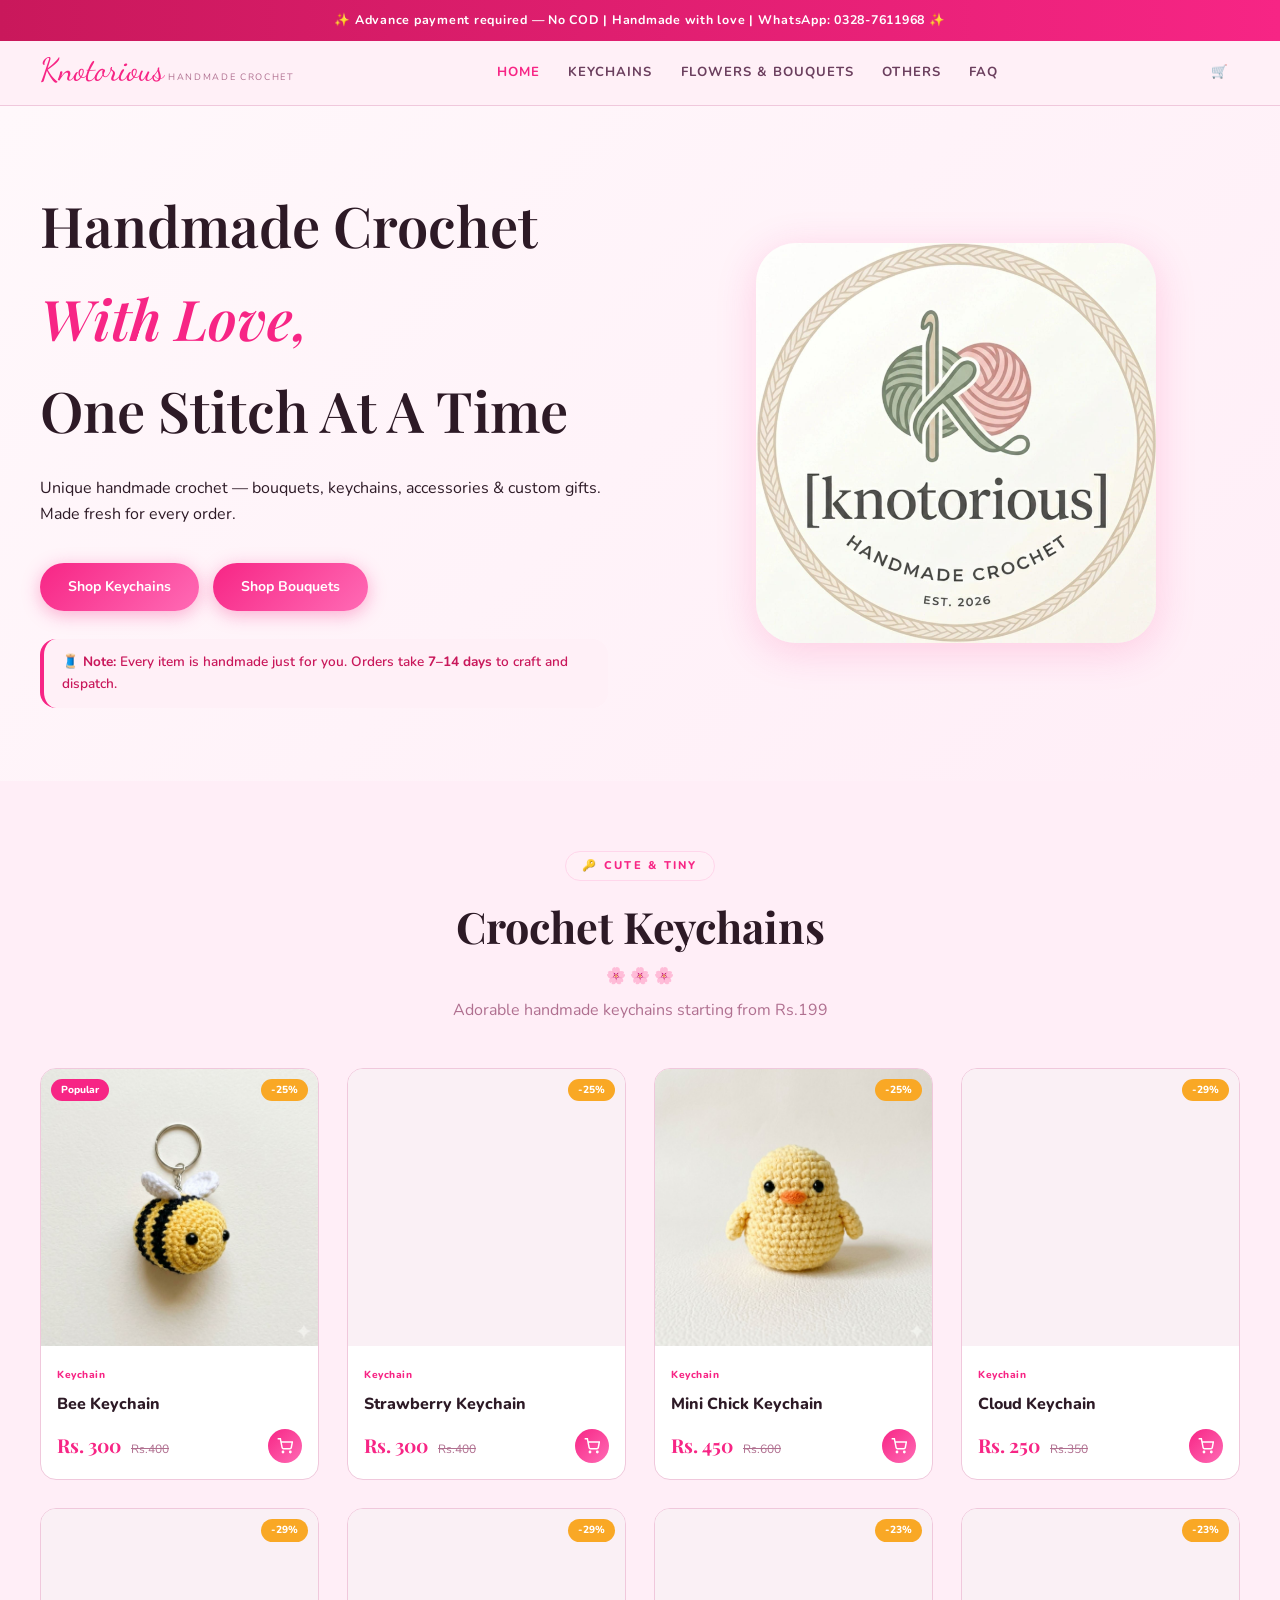
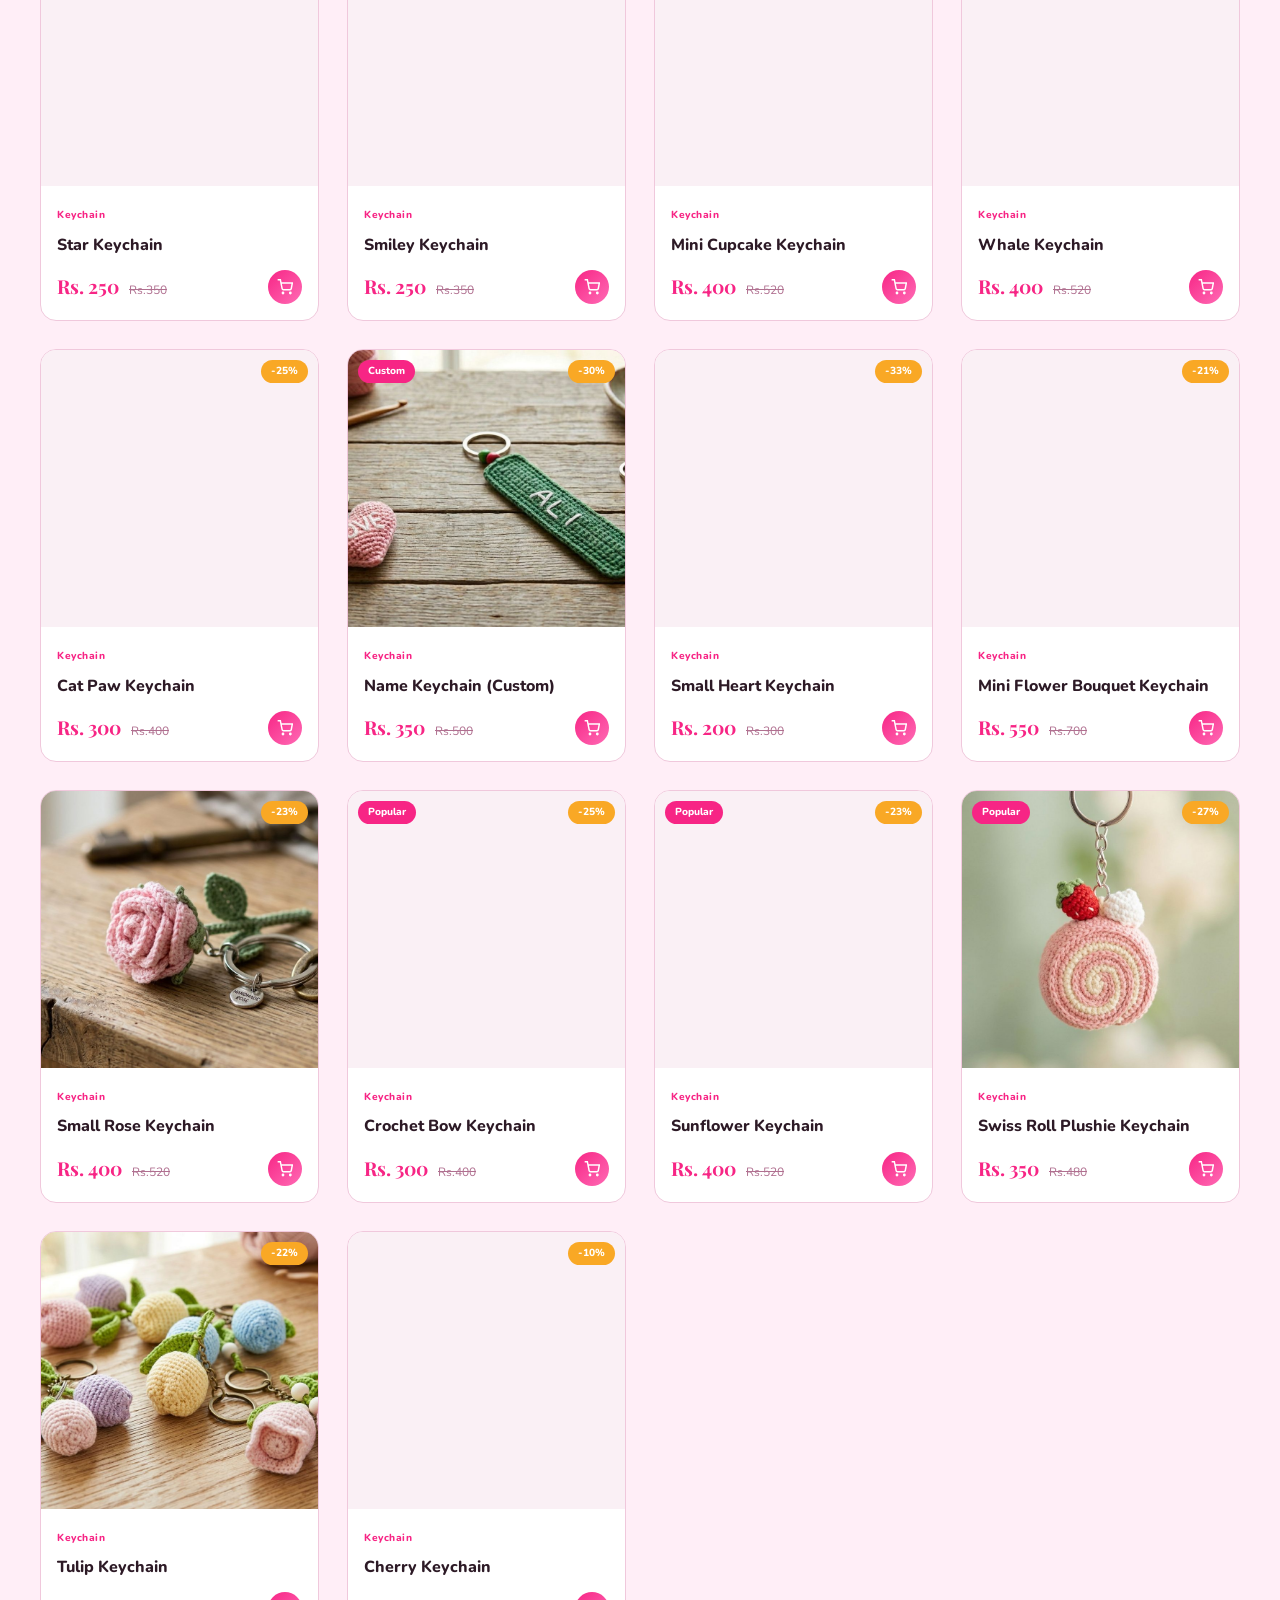
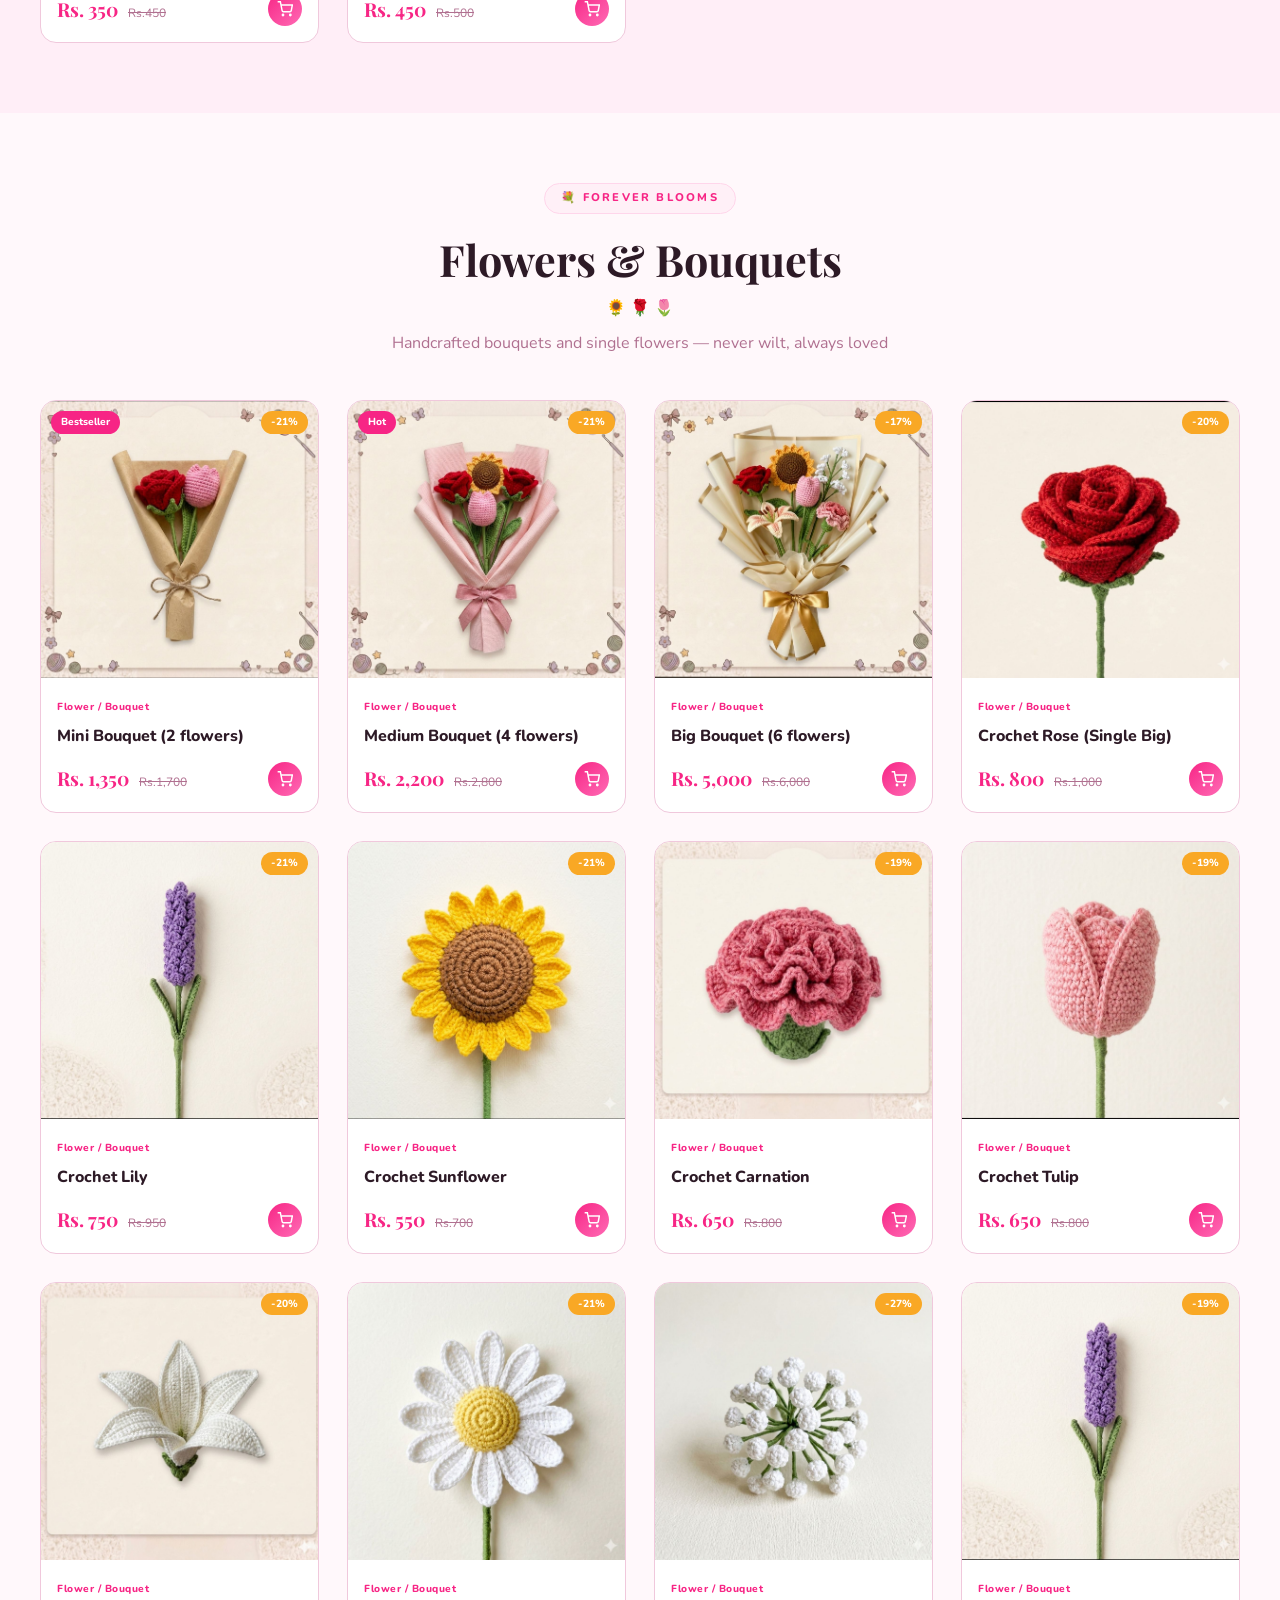
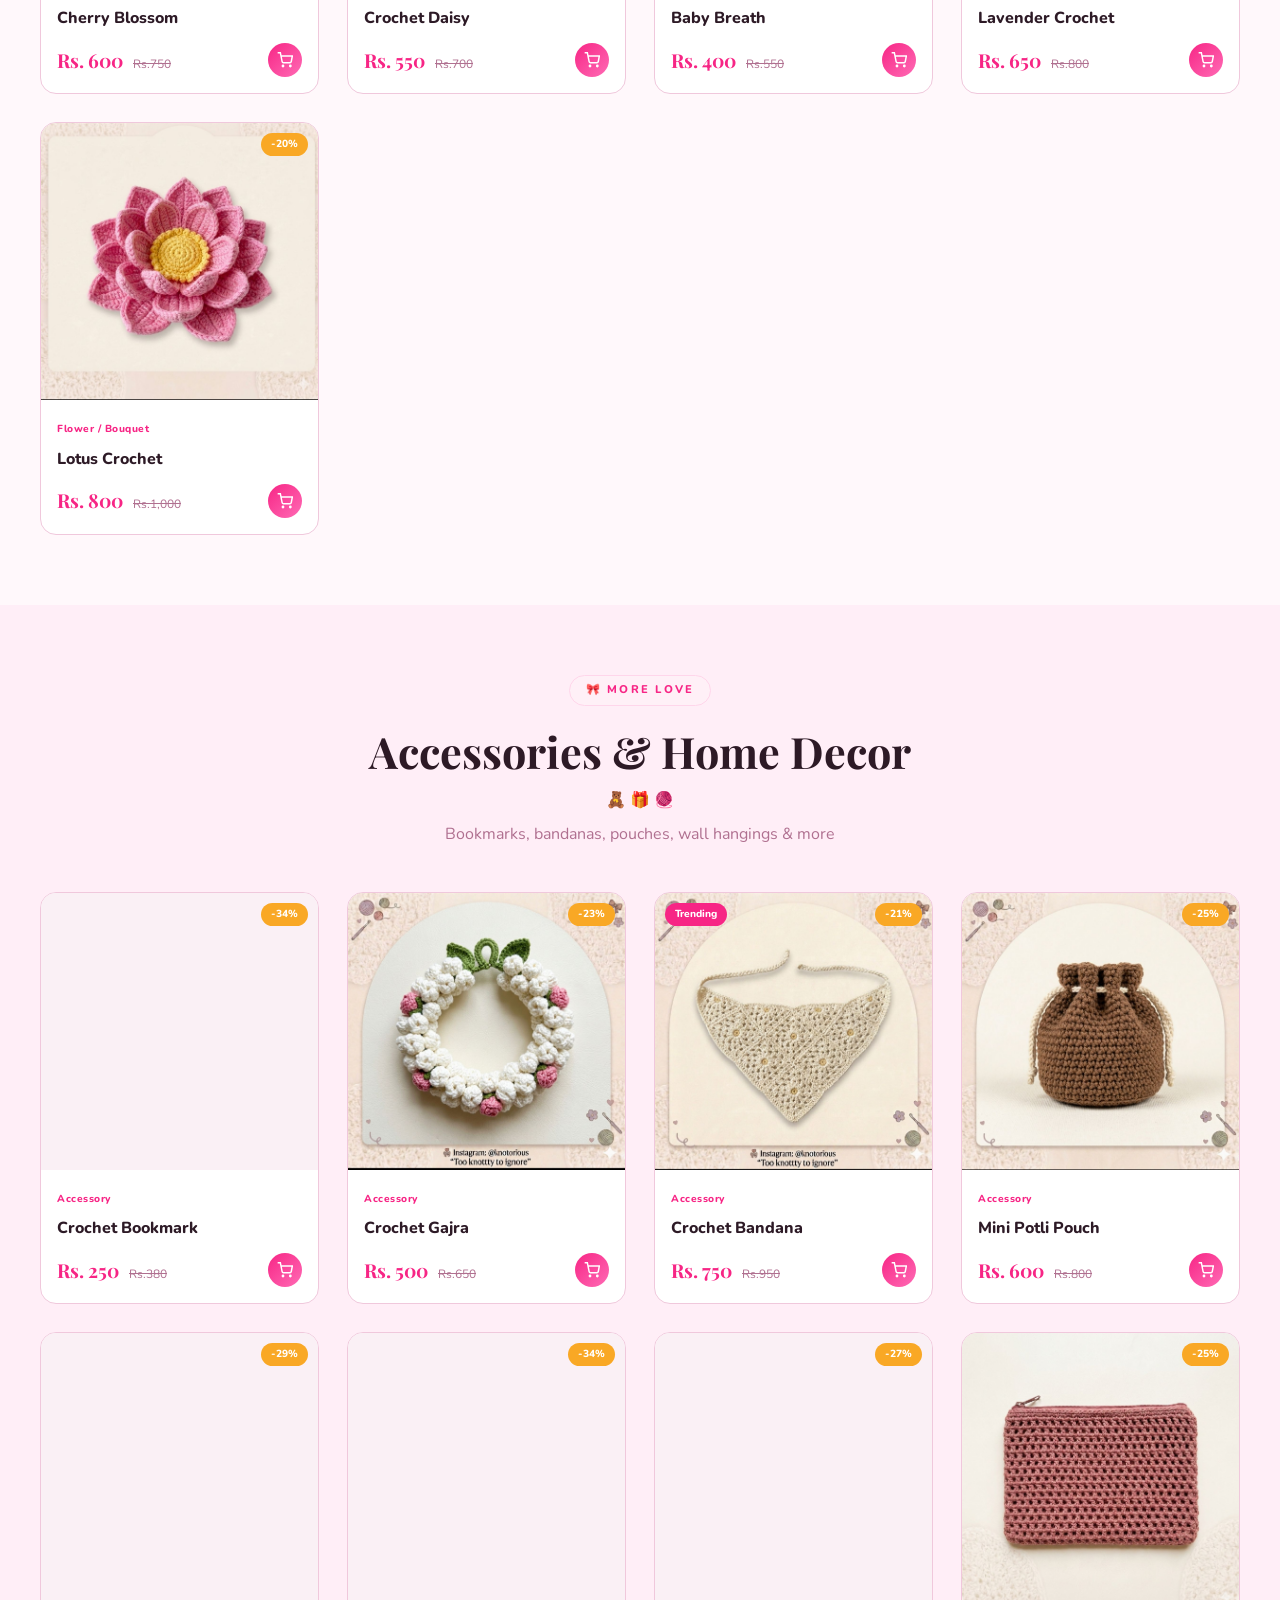
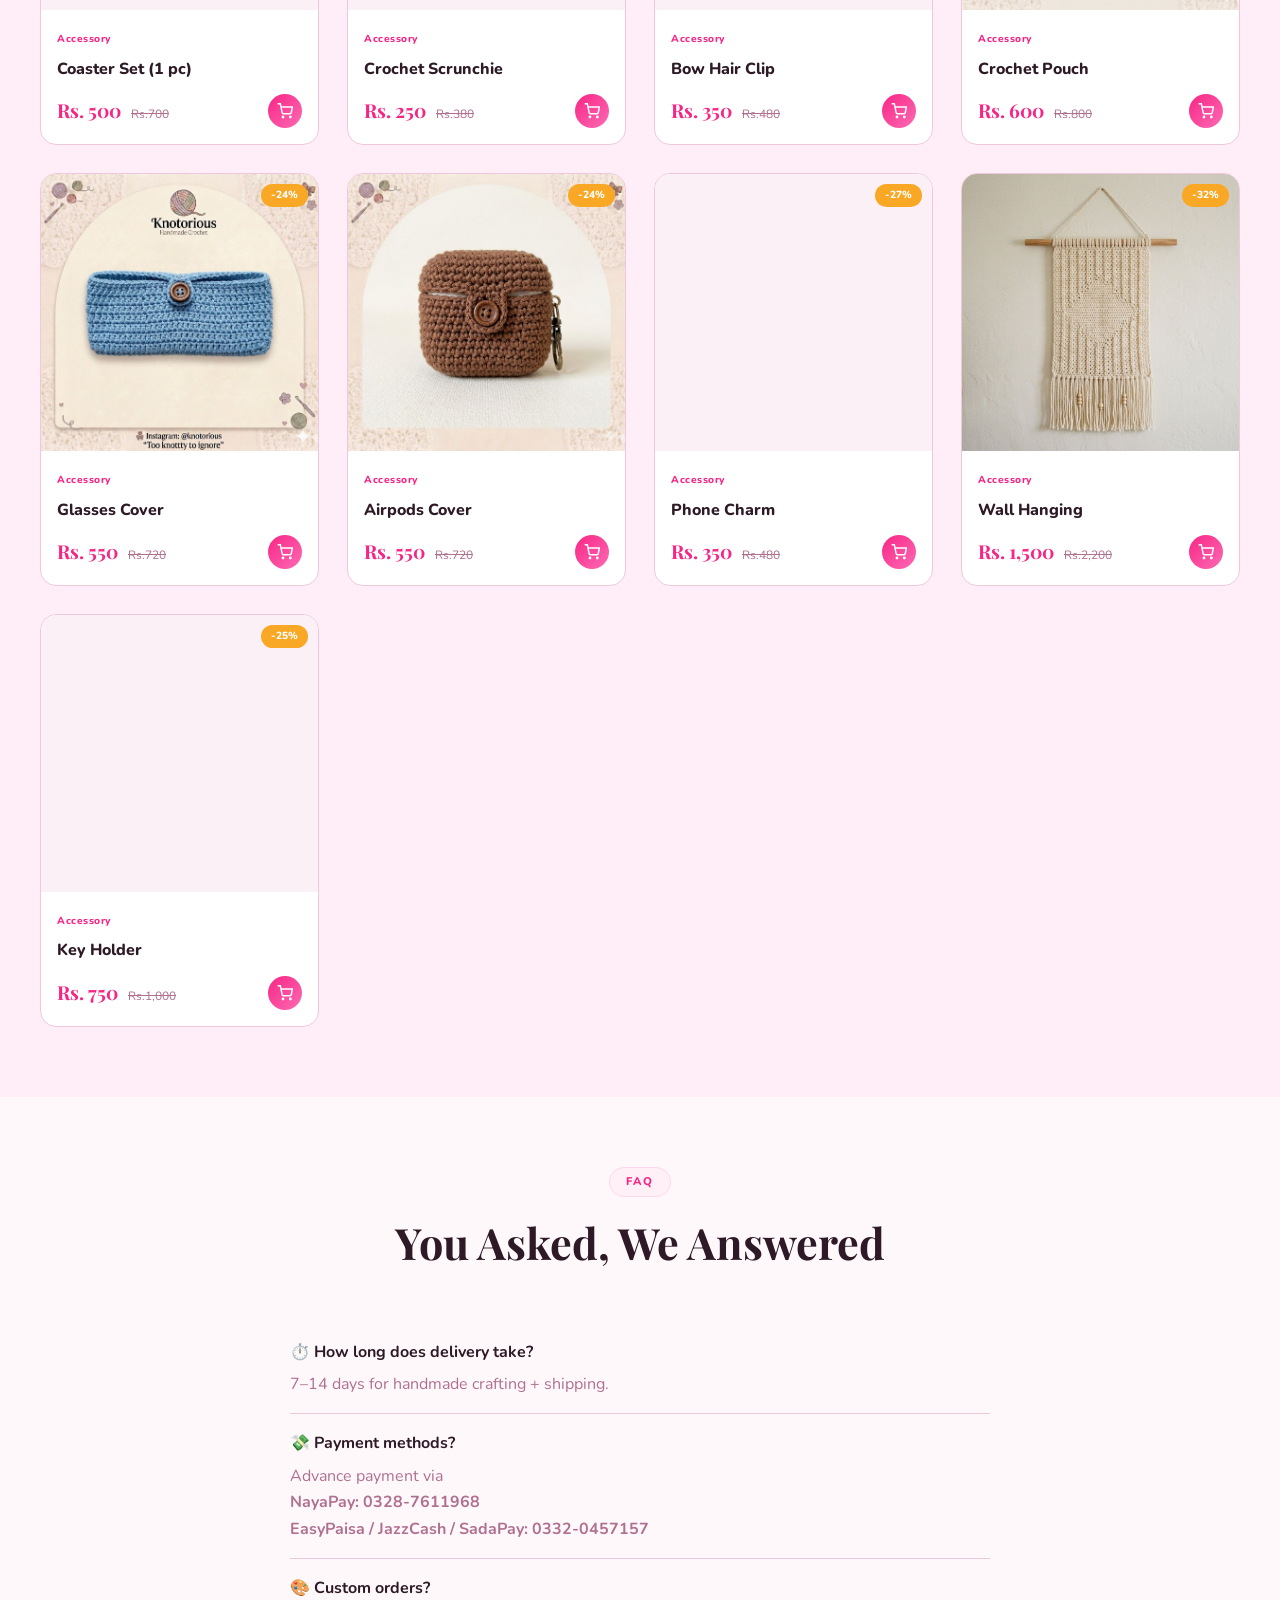
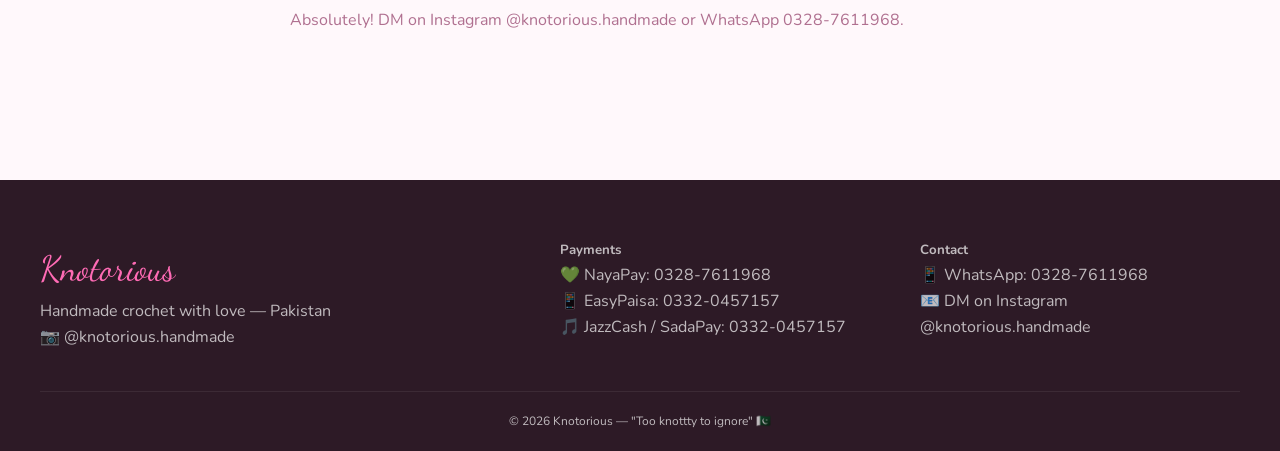
==== index.html @ b2a0e210 "Initial commit" ====
<!DOCTYPE html>
<html lang="en">
<head>
  <meta charset="UTF-8">
  <meta name="viewport" content="width=device-width,initial-scale=1.0">
  <meta name="description" content="Knotorious — Handmade crochet bouquets, keychains, accessories and custom gifts. Handcrafted with love in Pakistan.">
  <title>Knotorious 🌸 — Handmade Crochet | Too knottty to ignore</title>
  <link rel="preconnect" href="https://fonts.googleapis.com">
  <link rel="preconnect" href="https://fonts.gstatic.com" crossorigin>
  <link href="https://fonts.googleapis.com/css2?family=Nunito:wght@400;500;600;700;800;900&family=Playfair+Display:ital,wght@0,500;0,600;1,500&family=Dancing+Script:wght@600;700&display=swap" rel="stylesheet">
  <link rel="stylesheet" href="styles.css">
</head>
<body>

<!-- ===================== LOADER ===================== -->
<div class="yarn-loader" id="loader">
  <div style="text-align:center">
    <span style="font-size:3rem">🧶</span>
    <div style="font-family:'Dancing Script';font-size:1.8rem;color:var(--pink)">Knotorious</div>
  </div>
</div>

<!-- ===================== ANNOUNCEMENT BAR ===================== -->
<div class="ann-bar">
  ✨ Advance payment required — No COD | Handmade with love | WhatsApp: 0328-7611968 ✨
</div>

<!-- ===================== NAVBAR ===================== -->
<nav class="topnav" id="topnav">
  <a href="#" class="nav-logo">
    <span class="script-logo">Knotorious</span>
    <small>Handmade Crochet</small>
  </a>
  <ul class="nav-links">
    <li><a href="#" class="active">Home</a></li>
    <li><a href="#keychains">Keychains</a></li>
    <li><a href="#flowers">Flowers & Bouquets</a></li>
    <li><a href="#others">Others</a></li>
    <li><a href="#faq">FAQ</a></li>
  </ul>
  <div class="nav-actions">
    <button class="nav-btn" id="cartBtn">
      🛒<span class="cart-count" id="cartCountBadge">0</span>
    </button>
    <button class="ham" id="hamBtn">
      <span></span><span></span><span></span>
    </button>
  </div>
</nav>

<!-- Mobile Drawer -->
<div class="nav-drawer" id="mobileDrawer">
  <a href="#">Home</a>
  <a href="#keychains">Keychains</a>
  <a href="#flowers">Flowers & Bouquets</a>
  <a href="#others">Others</a>
  <a href="#faq">FAQ</a>
  <a href="#" id="drawerCart">Cart 🛒</a>
</div>

<!-- ===================== HERO ===================== -->
<section class="hero">
  <div class="container">
    <div class="hero-grid">
      <div class="hero-text fade">
        <h1>Handmade Crochet <em>With Love,</em><br>One Stitch At A Time</h1>
        <p>Unique handmade crochet — bouquets, keychains, accessories & custom gifts. Made fresh for every order.</p>
        <div class="hero-btns">
          <a href="#keychains" class="btn btn-pink">Shop Keychains</a>
          <a href="#flowers" class="btn btn-pink">Shop Bouquets</a>
        </div>
        <div class="production-note">
          🧵 <strong>Note:</strong> Every item is handmade just for you. Orders take <strong>7–14 days</strong> to craft and dispatch.
        </div>
      </div>
      <div class="hero-visual fade">
        <img src="images/knotorious logo.jpeg" style="border-radius:40px;width:100%;max-width:400px;margin:0 auto;box-shadow:var(--shadow2)" alt="Knotorious crochet bouquet">
      </div>
    </div>
  </div>
</section>

<!-- ===================== KEYCHAINS ===================== -->
<section id="keychains" class="section" style="background:var(--cream2)">
  <div class="container">
    <div class="sec-head">
      <span class="sec-tag">🔑 Cute & Tiny</span>
      <h2 class="sec-title">Crochet Keychains</h2>
      <div>🌸 🌸 🌸</div>
      <p class="section-desc">Adorable handmade keychains starting from Rs.199</p>
    </div>
    <div class="products-grid" id="keychainsGrid"></div>
  </div>
</section>

<!-- ===================== FLOWERS & BOUQUETS ===================== -->
<section id="flowers" class="section" style="background:var(--cream)">
  <div class="container">
    <div class="sec-head">
      <span class="sec-tag">💐 Forever Blooms</span>
      <h2 class="sec-title">Flowers & Bouquets</h2>
      <div>🌻 🌹 🌷</div>
      <p class="section-desc">Handcrafted bouquets and single flowers — never wilt, always loved</p>
    </div>
    <div class="products-grid" id="flowersGrid"></div>
  </div>
</section>

<!-- ===================== ACCESSORIES ===================== -->
<section id="others" class="section" style="background:var(--cream2)">
  <div class="container">
    <div class="sec-head">
      <span class="sec-tag">🎀 More Love</span>
      <h2 class="sec-title">Accessories & Home Decor</h2>
      <div>🧸 🎁 🧶</div>
      <p class="section-desc">Bookmarks, bandanas, pouches, wall hangings & more</p>
    </div>
    <div class="products-grid" id="othersGrid"></div>
  </div>
</section>

<!-- ===================== FAQ ===================== -->
<section id="faq" class="section" style="background:var(--cream)">
  <div class="container">
    <div class="sec-head">
      <span class="sec-tag">FAQ</span>
      <h2 class="sec-title">You Asked, We Answered</h2>
    </div>
    <div style="max-width:700px;margin:0 auto">
      <div style="border-bottom:1px solid var(--border);padding:16px 0">
        <strong>⏱️ How long does delivery take?</strong>
        <p style="color:var(--text3);margin-top:6px">7–14 days for handmade crafting + shipping.</p>
      </div>
      <div style="border-bottom:1px solid var(--border);padding:16px 0">
        <strong>💸 Payment methods?</strong>
        <p style="color:var(--text3);margin-top:6px">Advance payment via<br><strong>NayaPay: 0328-7611968</strong><br><strong>EasyPaisa / JazzCash / SadaPay: 0332-0457157</strong></p>
      </div>
      <div style="padding:16px 0">
        <strong>🎨 Custom orders?</strong>
        <p style="color:var(--text3);margin-top:6px">Absolutely! DM on Instagram @knotorious.handmade or WhatsApp 0328-7611968.</p>
      </div>
    </div>
  </div>
</section>

<!-- ===================== CHECKOUT MODAL ===================== -->
<div class="checkout-overlay" id="checkoutModal">
  <div class="checkout-modal">
    <button class="close-modal" id="closeCheckoutBtn">✕</button>
    <h2>Complete Your Order 💐</h2>
    <div style="color:var(--text3);margin-bottom:12px">Fill your details — we'll confirm on WhatsApp</div>
    <div class="order-summary-mini" id="checkoutOrderSummary"></div>
    <form id="orderForm">
      <div class="form-group">
        <label>Full Name *</label>
        <input type="text" id="custName" required placeholder="e.g. Ayesha Khan">
      </div>
      <div class="form-group">
        <label>Phone Number *</label>
        <input type="tel" id="custPhone" required placeholder="03XX-XXXXXXX">
      </div>
      <div class="form-group">
        <label>Delivery Address *</label>
        <textarea id="custAddress" rows="2" required placeholder="House #, Street, Area"></textarea>
      </div>
      <div class="form-group">
        <label>City *</label>
        <input type="text" id="custCity" required placeholder="e.g. Lahore">
      </div>
      
      <!-- PAYMENT METHOD SECTION -->
      <div class="form-group">
        <label>Payment Method</label>
        <div class="payment-methods" id="paymentMethods">
          <div data-method="EasyPaisa" class="payment-method">EasyPaisa</div>
          <div data-method="JazzCash"  class="payment-method">JazzCash</div>
          <div data-method="SadaPay"   class="payment-method">SadaPay</div>
          <div data-method="NayaPay"   class="payment-method">NayaPay</div>
        </div>
        <input type="hidden" id="selectedPayment" value="EasyPaisa">
        
        <!-- PAYMENT DETAILS WILL APPEAR HERE -->
        <div id="paymentInfo"></div>
      </div>
      
      <button type="submit" class="btn btn-pink" style="width:100%;margin-top:12px;display:flex;justify-content:center;align-items:center;text-align:center">Place Order 🎀</button>
    </form>
  </div>
</div>

<!-- ===================== FOOTER ===================== -->
<footer class="footer">
  <div class="container">
    <div class="footer-grid">
      <div class="footer-brand">
        <span class="script-logo">Knotorious</span>
        <p>Handmade crochet with love — Pakistan</p>
        <p>📷 @knotorious.handmade</p>
      </div>
      <div class="footer-col">
        <h5>Payments</h5>
        <ul>
          <li>💚 NayaPay: 0328-7611968</li>
          <li>📱 EasyPaisa: 0332-0457157</li>
          <li>🎵 JazzCash / SadaPay: 0332-0457157</li>
        </ul>
      </div>
      <div class="footer-col">
        <h5>Contact</h5>
        <ul>
          <li>📱 WhatsApp: 0328-7611968</li>
          <li>📧 DM on Instagram @knotorious.handmade</li>
        </ul>
      </div>
    </div>
    <div class="footer-bottom">
      <p>© 2026 Knotorious — "Too knottty to ignore" 🇵🇰</p>
    </div>
  </div>
</footer>

<!-- Scroll-to-top -->
<button id="scrollTop">↑</button>
<!-- Toast notification -->
<div id="toast" class="toast"></div>

<!-- ===================== SCRIPTS ===================== -->
<script src="products.js"></script>
<script src="cart.js"></script>
<script src="main.js"></script>

<script>
// ===========================
//  KNOTORIOUS — cart.js
//  Cart + Checkout logic
// ===========================

// ---- Cart State ----
let cart = JSON.parse(localStorage.getItem('knot_cart') || '[]');

function saveCart() {
  localStorage.setItem('knot_cart', JSON.stringify(cart));
  updateCartUI();
}

function addToCart(id) {
  const p = PRODUCTS.find(x => x.id === id);
  if (!p) return;
  const existing = cart.find(i => i.id === id);
  if (existing) existing.qty += 1;
  else cart.push({ id, qty: 1 });
  saveCart();
  showToast(`✓ ${p.name} added to cart`);
}

function removeFromCart(id) {
  cart = cart.filter(i => i.id !== id);
  saveCart();
}

function cartCount() {
  return cart.reduce((s, i) => s + i.qty, 0);
}

function updateCartUI() {
  const count = cartCount();
  document.querySelectorAll('.cart-count').forEach(el => {
    el.textContent = count;
    el.style.display = count > 0 ? 'flex' : 'none';
  });
}

// ---- Toast ----
function showToast(msg) {
  const t = document.getElementById('toast');
  if (!t) return;
  t.textContent = msg;
  t.classList.add('show');
  setTimeout(() => t.classList.remove('show'), 2000);
}

// ---- Payment Details ----
function getPaymentDetails(method) {
  const baseDetails = {
    accountName: "Nida Akram",
    whatsapp: "0328-7611968",
    instagram: "@knotorious.handmade",
    instagramLink: "https://www.instagram.com/knotorious.handmade?igsh=dmJiYTY4eXhlODky"
  };
  
  const methodDetails = {
    easypaisa: {
      number: "0332-0457157",
      instructions: "Open Easypaisa app → Send Money → Enter above number → Pay amount"
    },
    jazzcash: {
      number: "0332-0457157",
      instructions: "Open JazzCash app → Send Money → Enter above number → Pay amount"
    },
    sadapay: {
      number: "0332-0457157",
      instructions: "Open SadaPay app → Send Money → Enter above number → Pay amount"
    },
    nayapay: {
      number: "0328-7611968",
      instructions: "Open NayaPay app → Send Money → Enter above number → Pay amount"
    }
  };
  
  return { ...baseDetails, ...methodDetails[method] };
}

function updatePaymentDetails() {
  const method = selectedPayment.toLowerCase();
  const details = getPaymentDetails(method);
  const paymentInfoDiv = document.getElementById('paymentInfo');
  
  if (paymentInfoDiv) {
    paymentInfoDiv.innerHTML = `
      <div style="background: linear-gradient(135deg, #f9f9f9 0%, #fff 100%); padding: 18px; border-radius: 12px; margin-top: 15px; border: 2px solid #ff6b6b; box-shadow: 0 2px 8px rgba(0,0,0,0.1);">
        <div style="font-weight: bold; margin-bottom: 12px; color: #ff6b6b; font-size: 16px;">💳 Payment Details:</div>
        
        <div style="margin-bottom: 10px; padding: 8px; background: #f0f0f0; border-radius: 8px;">
          <span style="font-weight: 600;">👤 Account Name:</span> ${details.accountName}
        </div>
        
        <div style="margin-bottom: 10px; padding: 8px; background: #f0f0f0; border-radius: 8px;">
          <span style="font-weight: 600;">📱 ${method.toUpperCase()} Number:</span> ${details.number}
        </div>
        
        <div style="font-size: 13px; color: #666; margin-top: 8px; padding: 10px; background: #fff3cd; border-radius: 8px; border-left: 3px solid #ffc107;">
          📝 ${details.instructions}
        </div>
        
        <div style="font-size: 13px; margin-top: 12px; padding: 10px; background: #e8f4f8; border-radius: 8px; border-left: 3px solid #17a2b8;">
          📸 After payment, take screenshot and send here:
          <div style="margin-top: 8px; font-weight: 500;">
            • <a href="https://wa.me/923287611968" target="_blank" style="color: #25D366; text-decoration: none; font-weight: bold;">📲 WhatsApp: ${details.whatsapp} - Click to chat</a><br>
            • <a href="${details.instagramLink}" target="_blank" style="color: #E4405F; text-decoration: none; font-weight: bold;">📸 Instagram: ${details.instagram} (DM) - Click to DM</a>
          </div>
        </div>
      </div>
    `;
  }
}

// ---- Checkout Modal ----
let selectedPayment = "EasyPaisa";

function openCheckout() {
  if (cart.length === 0) { showToast('Cart is empty. First add some items 🛒'); return; }

  const subtotal = cart.reduce((s, i) => {
    const p = PRODUCTS.find(p => p.id === i.id);
    return s + (p?.salePrice || 0) * i.qty;
  }, 0);
  const total = subtotal + 350;

  const itemsHtml = cart.map(i => {
    const p = PRODUCTS.find(p => p.id === i.id);
    return `<div>• ${p?.name} ×${i.qty} = Rs.${((p?.salePrice || 0) * i.qty).toLocaleString()}</div>`;
  }).join('');

  const summary = document.getElementById('checkoutOrderSummary');
  if (summary) {
    summary.innerHTML = `
      <strong>Your Order:</strong>${itemsHtml}
      <div style="margin-top:8px;font-weight:bold">
        Subtotal: Rs.${subtotal.toLocaleString()}<br>
        Delivery: Rs.350<br>
        <span style="font-size:1.05rem;color:var(--pink)">Total: Rs.${total.toLocaleString()}</span>
      </div>
      <small>⏱️ Handmade: 7–14 days</small>`;
  }

  document.getElementById('checkoutModal')?.classList.add('open');
  updatePaymentDetails();
}

// ---- Order Submit → WhatsApp ----
document.addEventListener('DOMContentLoaded', () => {
  updateCartUI();

  // Payment method selection
  document.querySelectorAll('.payment-method').forEach(el => {
    el.addEventListener('click', function () {
      document.querySelectorAll('.payment-method').forEach(m => m.classList.remove('selected'));
      this.classList.add('selected');
      selectedPayment = this.dataset.method;
      document.getElementById('selectedPayment').value = selectedPayment;
      updatePaymentDetails();
    });
  });
  document.querySelector('.payment-method')?.classList.add('selected');

  // Cart button → open checkout
  document.getElementById('cartBtn')?.addEventListener('click', e => { e.preventDefault(); openCheckout(); });
  document.getElementById('drawerCart')?.addEventListener('click', e => { e.preventDefault(); openCheckout(); });

  // Close modal
  document.getElementById('closeCheckoutBtn')?.addEventListener('click', () =>
    document.getElementById('checkoutModal')?.classList.remove('open'));
  document.getElementById('checkoutModal')?.addEventListener('click', e => {
    if (e.target === document.getElementById('checkoutModal'))
      document.getElementById('checkoutModal').classList.remove('open');
  });

  // Order form submit
  document.getElementById('orderForm')?.addEventListener('submit', e => {
    e.preventDefault();
    const name    = document.getElementById('custName').value.trim();
    const phone   = document.getElementById('custPhone').value.trim();
    const address = document.getElementById('custAddress').value.trim();
    const city    = document.getElementById('custCity').value.trim();
    if (!name || !phone || !address || !city) { showToast('Fill all fields first!'); return; }

    const subtotal = cart.reduce((s, i) => {
      const p = PRODUCTS.find(p => p.id === i.id);
      return s + (p?.salePrice || 0) * i.qty;
    }, 0);
    const total = subtotal + 350;
    const itemsList = cart.map(i => {
      const p = PRODUCTS.find(p => p.id === i.id);
      return `${p?.name} ×${i.qty} = Rs.${(p?.salePrice || 0) * i.qty}`;
    }).join('\n');

    const details = getPaymentDetails(selectedPayment.toLowerCase());
    const message = `🛍️ *NEW ORDER - KNOTORIOUS* 🧶\n\n*Customer:* ${name}\n*Phone:* ${phone}\n*Address:* ${address}, ${city}\n\n*Items:*\n${itemsList}\n\n📦 Delivery: Rs.350\n💰 *Total: Rs.${total}*\n💳 Payment: ${selectedPayment}\n\n💵 Payment Details:\nAccount: ${details.accountName}\n${method.toUpperCase()} Number: ${details.number}\nWhatsApp: ${details.whatsapp}\nInstagram: ${details.instagram}`;

    window.open(`https://wa.me/923287611968?text=${encodeURIComponent(message)}`, '_blank');
    cart = [];
    saveCart();
    document.getElementById('checkoutModal')?.classList.remove('open');
    showToast('✅ Order send ho gaya! Payment screenshot zaroor bhejein!');
    document.getElementById('orderForm').reset();
  });
});

// Global expose
window.addToCart = addToCart;
window.removeFromCart = removeFromCart;
window.openCheckout = openCheckout;
</script>

</body>
</html>
---- styles.css ----
/* ===========================
   KNOTORIOUS — styles.css
   =========================== */

* { margin:0; padding:0; box-sizing:border-box; }

:root {
  --pink: #f72585;
  --pink-light: #ff6bb5;
  --pink-pale: #ffd6eb;
  --pink-bg: #fff0f7;
  --pink-dark: #c9185b;
  --cream: #fff8fb;
  --cream2: #ffeef7;
  --text: #2d1a26;
  --text2: #6b3f5e;
  --text3: #b07090;
  --border: #f0c8dc;
  --gold: #f9a825;
  --shadow: 0 4px 24px rgba(247,37,133,.12);
  --shadow2: 0 8px 40px rgba(247,37,133,.18);
  --r: 16px;
  --r2: 24px;
  --r3: 50px;
  --ease: cubic-bezier(.4,0,.2,1);
  --t: .3s var(--ease);
  --font: 'Nunito', sans-serif;
  --font-d: 'Playfair Display', serif;
  --font-s: 'Dancing Script', cursive;
}

body { font-family:var(--font); background:var(--cream); color:var(--text); overflow-x:hidden; line-height:1.65; padding-top:106px; }
img { max-width:100%; height:auto; display:block; }
a { text-decoration:none; color:inherit; transition:var(--t); }
ul { list-style:none; }
button { cursor:pointer; font-family:var(--font); border:none; outline:none; background:none; }
input, textarea, select { font-family:var(--font); outline:none; border:none; }
.container { max-width:1280px; margin:0 auto; padding:0 40px; }

/* ---- Announcement Bar ---- */
.ann-bar {
  background: linear-gradient(90deg, var(--pink-dark), var(--pink), var(--pink-light));
  background-size: 200% 100%;
  animation: barMove 6s linear infinite;
  color:#fff; text-align:center; padding:10px 20px;
  font-size:.78rem; font-weight:700; letter-spacing:.06em;
  position:fixed; top:0; left:0; right:0; z-index:1001;
}
@keyframes barMove { 0%{background-position:0%} 100%{background-position:100%} }

/* ---- Navbar ---- */
.topnav {
  position:fixed; top:38px; left:0; right:0; z-index:1000;
  display:flex; align-items:center; justify-content:space-between;
  padding:0 40px; height:68px;
  background:rgba(255,240,247,.96); backdrop-filter:blur(18px);
  border-bottom:1.5px solid var(--border); transition:var(--t);
}
.topnav.scrolled { box-shadow:var(--shadow); height:60px; }
.nav-logo .script-logo { font-family:var(--font-s); font-size:2rem; color:var(--pink); line-height:1; }
.nav-logo small { font-size:.58rem; letter-spacing:.18em; text-transform:uppercase; color:var(--text3); }
.nav-links { display:flex; gap:28px; align-items:center; }
.nav-links a { font-size:.82rem; font-weight:700; letter-spacing:.08em; text-transform:uppercase; color:var(--text2); }
.nav-links a:hover, .nav-links a.active { color:var(--pink); }
.nav-actions { display:flex; align-items:center; gap:10px; }
.nav-btn { width:40px; height:40px; border-radius:50%; display:flex; align-items:center; justify-content:center; color:var(--text2); transition:var(--t); position:relative; }
.cart-count { position:absolute; top:-3px; right:-3px; background:var(--pink); color:#fff; font-size:.58rem; font-weight:900; width:17px; height:17px; border-radius:50%; display:none; align-items:center; justify-content:center; border:2px solid var(--cream); }
.ham { display:none; flex-direction:column; gap:5px; }
.ham span { width:22px; height:2px; background:var(--pink); border-radius:2px; }
.nav-drawer { display:none; position:fixed; top:106px; left:0; right:0; background:var(--cream); flex-direction:column; padding:16px 28px 24px; z-index:999; box-shadow:var(--shadow2); }
.nav-drawer.open { display:flex; }
.nav-drawer a { padding:12px 0; font-weight:700; color:var(--text2); border-bottom:1px solid var(--border); }

/* ---- Hero ---- */
.hero { min-height:75vh; display:flex; align-items:center; padding:60px 0; background:linear-gradient(135deg,var(--cream),var(--cream2)); }
.hero-grid { display:grid; grid-template-columns:1fr 1fr; gap:64px; align-items:center; }
.hero-text h1 { font-family:var(--font-d); font-size:clamp(2.2rem,4.5vw,3.5rem); font-weight:600; color:var(--text); margin-bottom:18px; }
.hero-text h1 em { color:var(--pink); }
.hero-btns { display:flex; gap:14px; flex-wrap:wrap; margin:36px 0 20px; }
.btn { display:inline-flex; align-items:center; gap:8px; padding:12px 28px; border-radius:var(--r3); font-weight:700; font-size:.88rem; transition:var(--t); cursor:pointer; }
.btn-pink { background:linear-gradient(135deg,var(--pink),var(--pink-light)); color:#fff; box-shadow:0 4px 18px rgba(247,37,133,.35); }
.btn-pink:hover { transform:translateY(-2px); }
.btn-wa { background:linear-gradient(135deg,#25D366,#128C7E); color:#fff; }
.production-note { background:var(--pink-bg); border-left:4px solid var(--pink); padding:12px 18px; border-radius:var(--r); margin-top:28px; font-size:.85rem; font-weight:600; color:var(--pink-dark); }

/* ---- Sections ---- */
.section { padding:70px 0; }
.sec-head { text-align:center; margin-bottom:44px; }
.sec-tag { display:inline-block; background:var(--pink-bg); border:1.5px solid var(--pink-pale); color:var(--pink); font-size:.7rem; font-weight:800; letter-spacing:.2em; text-transform:uppercase; padding:5px 16px; border-radius:50px; margin-bottom:10px; }
.sec-title { font-family:var(--font-d); font-size:clamp(1.9rem,3.5vw,2.7rem); color:var(--text); }
.section-desc { text-align:center; color:var(--text3); margin-top:8px; }

/* ---- Product Cards ---- */
.products-grid { display:grid; grid-template-columns:repeat(auto-fill,minmax(270px,1fr)); gap:28px; }
.product-card { background:#fff; border-radius:var(--r); border:1.5px solid var(--border); overflow:hidden; transition:var(--t); }
.product-card:hover { transform:translateY(-6px); box-shadow:var(--shadow2); }
.pc-img-wrap { position:relative; aspect-ratio:1; overflow:hidden; background:#faf0f5; }
.pc-img-wrap img { width:100%; height:100%; object-fit:cover; transition:transform .5s; }
.pc-badge { position:absolute; top:10px; left:10px; background:var(--pink); color:white; padding:3px 10px; border-radius:50px; font-size:.64rem; font-weight:800; }
.pc-disc { position:absolute; top:10px; right:10px; background:var(--gold); color:white; padding:3px 10px; border-radius:50px; font-size:.64rem; font-weight:800; }
.pc-body { padding:14px 16px 16px; }
.pc-cat { font-size:.64rem; font-weight:800; color:var(--pink); letter-spacing:.05em; }
.pc-name { font-size:1rem; font-weight:800; margin:5px 0; }
.pc-footer { display:flex; justify-content:space-between; align-items:center; margin-top:12px; }
.pc-sale { font-family:var(--font-d); font-size:1.2rem; font-weight:700; color:var(--pink); }
.pc-orig { font-size:.75rem; text-decoration:line-through; color:var(--text3); margin-left:6px; }
.pc-add-btn { width:34px; height:34px; border-radius:50%; background:linear-gradient(135deg,var(--pink),var(--pink-light)); color:#fff; display:flex; align-items:center; justify-content:center; }
.pc-add-btn svg { width:16px; height:16px; stroke:#fff; }

/* ---- Checkout Modal ---- */
.checkout-overlay { display:none; position:fixed; inset:0; background:rgba(0,0,0,0.6); backdrop-filter:blur(5px); z-index:2000; align-items:center; justify-content:center; }
.checkout-overlay.open { display:flex; }
.checkout-modal { background:#fff; border-radius:var(--r2); max-width:550px; width:90%; max-height:90vh; overflow-y:auto; padding:32px 28px; box-shadow:var(--shadow2); border:2px solid var(--pink-pale); }
.checkout-modal h2 { font-family:var(--font-d); color:var(--pink); margin-bottom:8px; }
.form-group { margin-bottom:18px; }
.form-group label { display:block; font-size:.75rem; font-weight:800; letter-spacing:.1em; text-transform:uppercase; color:var(--text2); margin-bottom:6px; }
.form-group input, .form-group textarea, .form-group select { width:100%; padding:12px 14px; background:var(--pink-bg); border:1.5px solid var(--border); border-radius:var(--r); font-size:.9rem; color:var(--text); }
.order-summary-mini { background:var(--cream2); border-radius:var(--r); padding:16px; margin:16px 0; font-size:.85rem; }
.payment-methods { display:flex; flex-wrap:wrap; gap:10px; margin:12px 0; }
.payment-method { flex:1; padding:10px; text-align:center; background:var(--pink-bg); border:1.5px solid var(--border); border-radius:var(--r); cursor:pointer; font-weight:600; font-size:.8rem; }
.payment-method.selected { background:var(--pink); color:#fff; border-color:var(--pink); }
.place-order-btn { width:100%; background:linear-gradient(135deg,#25D366,#128C7E); color:white; padding:14px; border-radius:var(--r3); font-weight:800; font-size:1rem; margin-top:16px; }
.close-modal { float:right; font-size:1.5rem; cursor:pointer; color:var(--text3); }

/* ---- Footer ---- */
.footer { background:var(--text); color:rgba(255,255,255,.7); padding:60px 0 20px; margin-top:60px; }
.footer-grid { display:grid; grid-template-columns:1.5fr 1fr 1fr; gap:40px; }
.footer-brand .script-logo { font-family:var(--font-s); font-size:2.2rem; color:var(--pink-light); }
.footer-bottom { border-top:1px solid rgba(255,255,255,.07); padding-top:20px; text-align:center; font-size:.75rem; margin-top:40px; }

/* ---- Utilities ---- */
#toast { position:fixed; bottom:80px; left:50%; transform:translateX(-50%); background:var(--text); color:white; padding:10px 22px; border-radius:50px; font-size:.85rem; opacity:0; transition:.2s; z-index:9999; }
#toast.show { opacity:1; }
#scrollTop { position:fixed; bottom:28px; right:28px; width:44px; height:44px; border-radius:50%; background:var(--pink); color:white; display:flex; align-items:center; justify-content:center; opacity:0; transition:.2s; }
#scrollTop.vis { opacity:1; cursor:pointer; }
.yarn-loader { position:fixed; inset:0; background:var(--cream); display:flex; align-items:center; justify-content:center; z-index:9999; transition:.5s; }
.yarn-loader.hidden { opacity:0; visibility:hidden; }
.fade { opacity:0; transform:translateY(20px); transition:opacity .6s ease,transform .6s ease; }
.fade.vis { opacity:1; transform:translateY(0); }

/* ---- Responsive ---- */
@media(max-width:768px){
  .nav-links { display:none; }
  .ham { display:flex; }
  .hero-grid { grid-template-columns:1fr; text-align:center; }
  .container { padding:0 20px; }
  .footer-grid { grid-template-columns:1fr; }
}
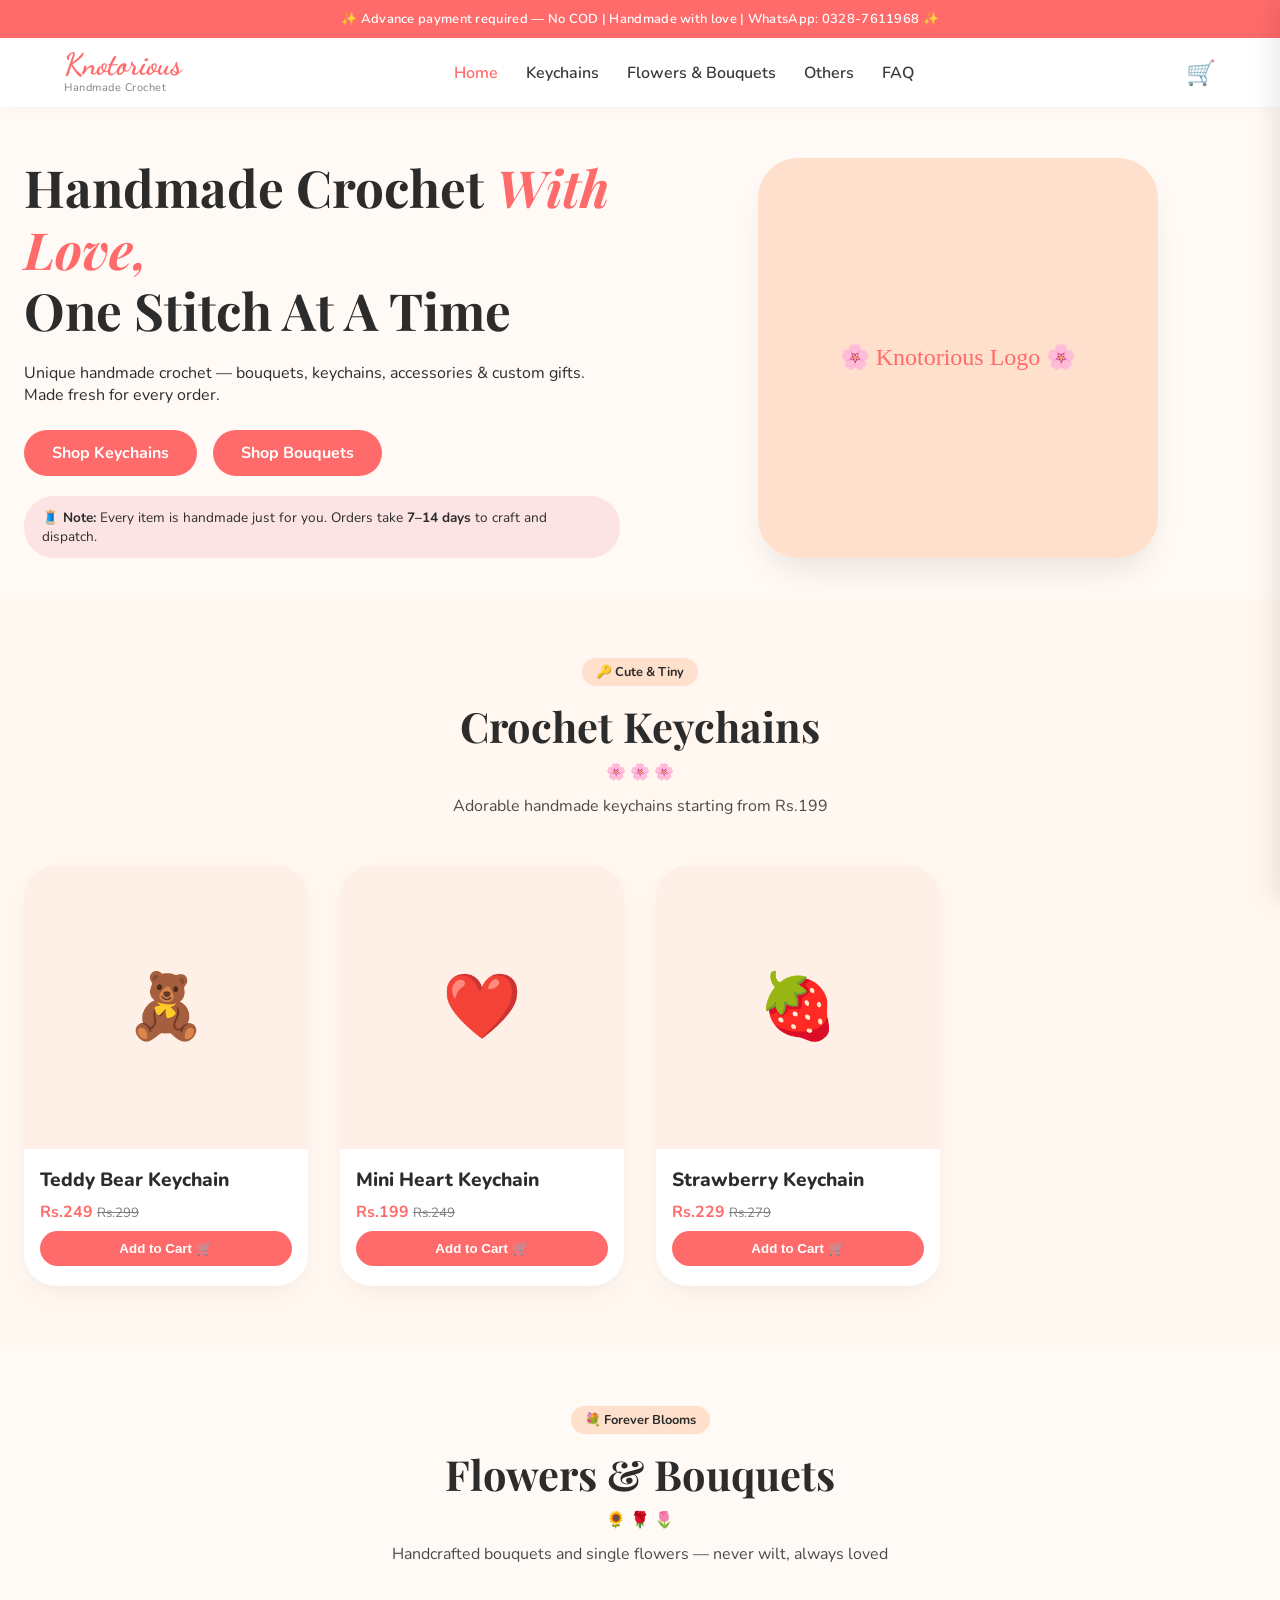
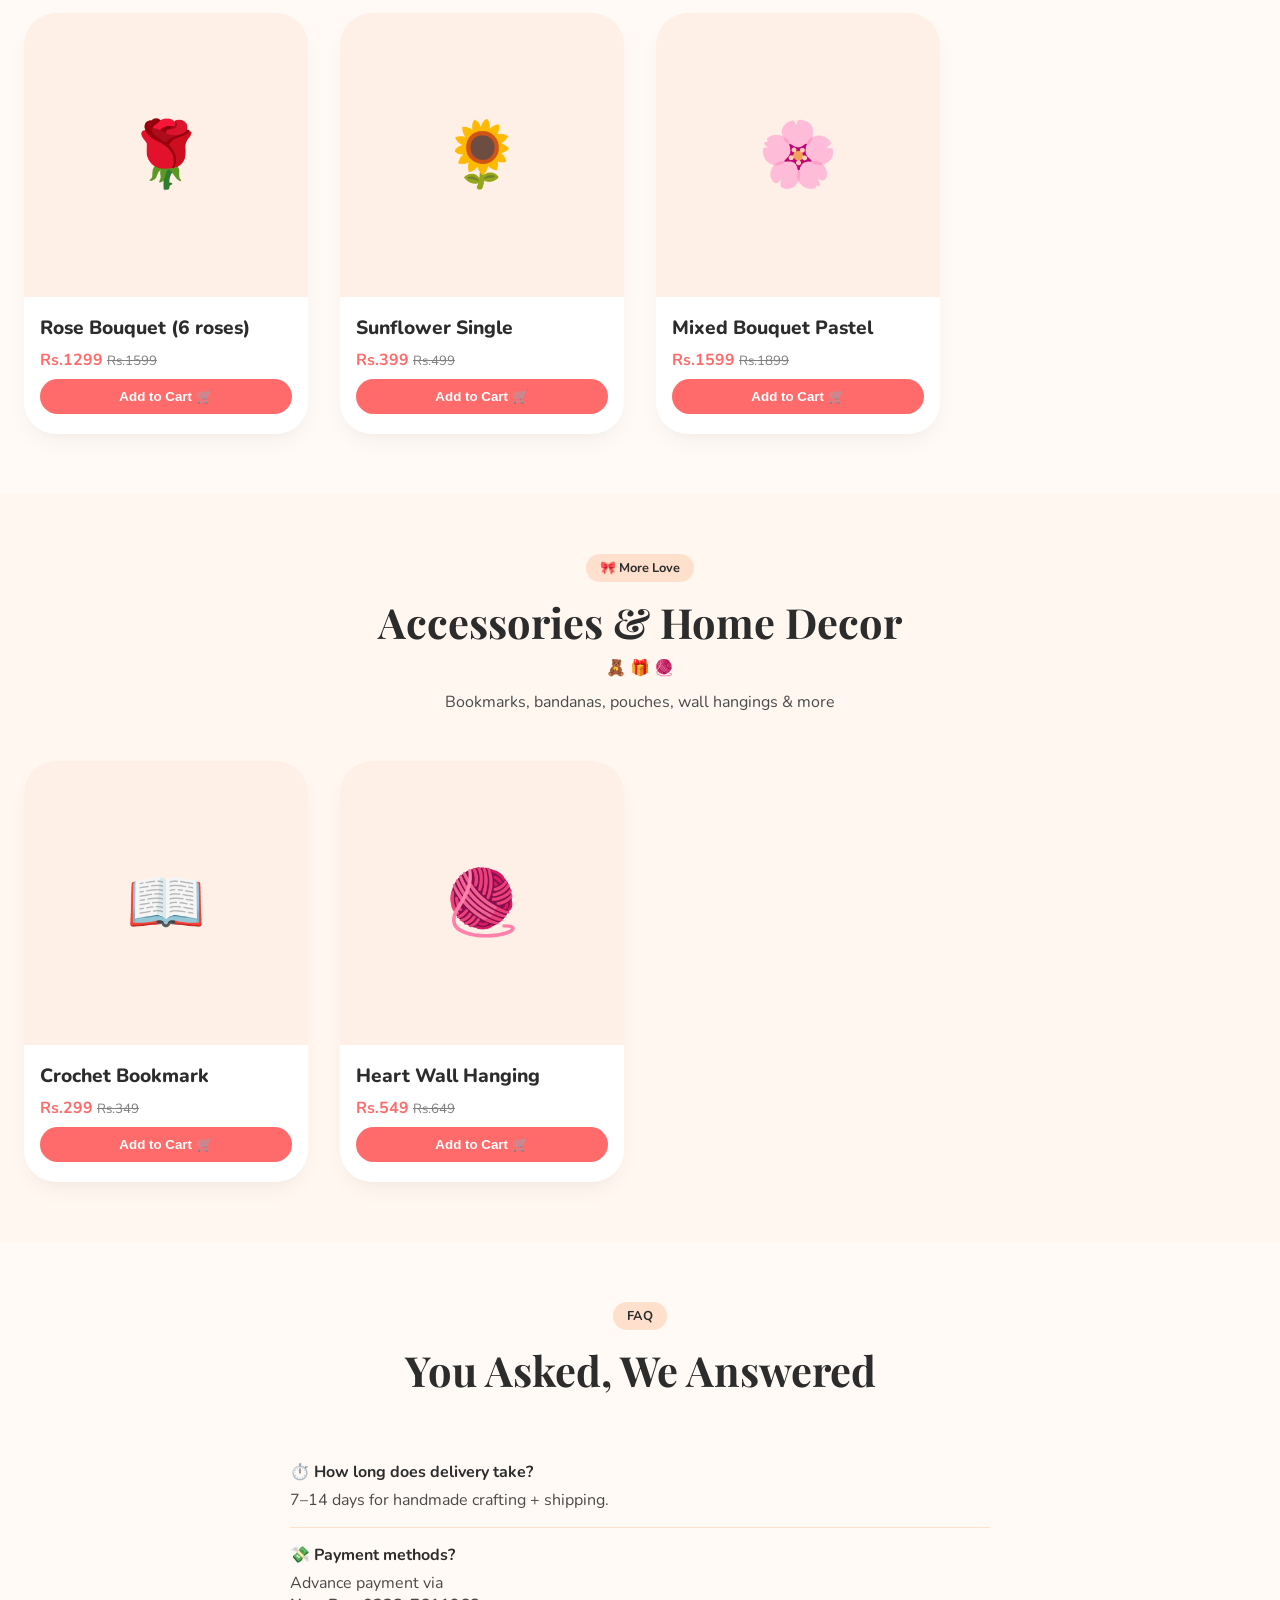
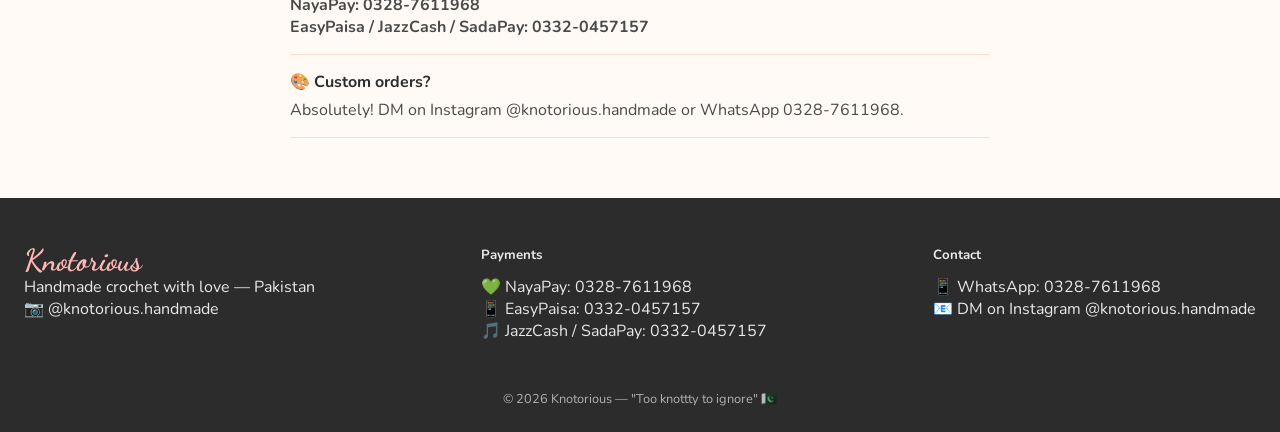
==== commit 93714964: "Your update message" ====
--- a/index.html
+++ b/index.html
@@ -2,17 +2,470 @@
 <html lang="en">
 <head>
   <meta charset="UTF-8">
-  <meta name="viewport" content="width=device-width,initial-scale=1.0">
+  <meta name="viewport" content="width=device-width,initial-scale=1.0, viewport-fit=cover">
   <meta name="description" content="Knotorious — Handmade crochet bouquets, keychains, accessories and custom gifts. Handcrafted with love in Pakistan.">
   <title>Knotorious 🌸 — Handmade Crochet | Too knottty to ignore</title>
   <link rel="preconnect" href="https://fonts.googleapis.com">
   <link rel="preconnect" href="https://fonts.gstatic.com" crossorigin>
   <link href="https://fonts.googleapis.com/css2?family=Nunito:wght@400;500;600;700;800;900&family=Playfair+Display:ital,wght@0,500;0,600;1,500&family=Dancing+Script:wght@600;700&display=swap" rel="stylesheet">
-  <link rel="stylesheet" href="styles.css">
+  <style>
+    /* ========== GLOBAL RESET & VARIABLES ========== */
+    * {
+      margin: 0;
+      padding: 0;
+      box-sizing: border-box;
+    }
+
+    :root {
+      --pink: #ff6b6b;
+      --pink-dark: #e55a5a;
+      --cream: #fffaf5;
+      --cream2: #fff7f0;
+      --text: #2c2c2c;
+      --text3: #4a4a4a;
+      --border: #ffe0cc;
+      --shadow: 0 10px 25px -5px rgba(0,0,0,0.05), 0 8px 10px -6px rgba(0,0,0,0.02);
+      --shadow2: 0 20px 35px -10px rgba(0,0,0,0.1);
+      --transition: all 0.25s ease;
+    }
+
+    body {
+      font-family: 'Nunito', sans-serif;
+      background: var(--cream);
+      color: var(--text);
+      scroll-behavior: smooth;
+      overflow-x: hidden;
+    }
+
+    img { max-width: 100%; height: auto; display: block; }
+
+    /* ========== LOADER ========== */
+    .yarn-loader {
+      position: fixed;
+      inset: 0;
+      background: var(--cream2);
+      display: flex;
+      align-items: center;
+      justify-content: center;
+      z-index: 9999;
+      transition: opacity 0.5s;
+    }
+    .yarn-loader.fade-out { opacity: 0; pointer-events: none; }
+
+    /* ========== ANNOUNCEMENT ========== */
+    .ann-bar {
+      background: var(--pink);
+      color: white;
+      text-align: center;
+      padding: 10px 16px;
+      font-size: 13px;
+      font-weight: 600;
+      letter-spacing: 0.3px;
+      white-space: nowrap;
+      overflow-x: auto;
+      -webkit-overflow-scrolling: touch;
+    }
+    @media (max-width: 640px) {
+      .ann-bar { white-space: normal; font-size: 12px; line-height: 1.3; }
+    }
+
+    /* ========== NAVBAR (RESPONSIVE) ========== */
+    .topnav {
+      display: flex;
+      align-items: center;
+      justify-content: space-between;
+      background: white;
+      padding: 12px 5%;
+      box-shadow: 0 2px 15px rgba(0,0,0,0.03);
+      position: sticky;
+      top: 0;
+      z-index: 1000;
+      flex-wrap: wrap;
+      gap: 12px;
+    }
+    .nav-logo {
+      text-decoration: none;
+      display: flex;
+      flex-direction: column;
+    }
+    .script-logo {
+      font-family: 'Dancing Script', cursive;
+      font-size: 1.9rem;
+      font-weight: 700;
+      color: var(--pink);
+      line-height: 1;
+    }
+    .nav-logo small {
+      font-size: 11px;
+      color: gray;
+      letter-spacing: 0.5px;
+    }
+    .nav-links {
+      display: flex;
+      gap: 28px;
+      list-style: none;
+    }
+    .nav-links li a {
+      text-decoration: none;
+      font-weight: 600;
+      color: #3a3a3a;
+      transition: var(--transition);
+    }
+    .nav-links li a:hover, .nav-links li a.active { color: var(--pink); }
+    .nav-actions {
+      display: flex;
+      align-items: center;
+      gap: 16px;
+    }
+    .nav-btn {
+      background: none;
+      border: none;
+      font-size: 1.5rem;
+      cursor: pointer;
+      position: relative;
+      display: flex;
+      align-items: center;
+    }
+    .cart-count {
+      position: absolute;
+      top: -8px;
+      right: -12px;
+      background: var(--pink);
+      color: white;
+      font-size: 0.7rem;
+      font-weight: bold;
+      border-radius: 50%;
+      width: 18px;
+      height: 18px;
+      display: flex;
+      align-items: center;
+      justify-content: center;
+    }
+    .ham {
+      display: none;
+      flex-direction: column;
+      gap: 5px;
+      background: none;
+      border: none;
+      cursor: pointer;
+    }
+    .ham span {
+      width: 26px;
+      height: 2.5px;
+      background: #2c2c2c;
+      border-radius: 4px;
+    }
+    .nav-drawer {
+      position: fixed;
+      top: 0;
+      right: -280px;
+      width: 280px;
+      height: 100%;
+      background: white;
+      box-shadow: -5px 0 25px rgba(0,0,0,0.1);
+      padding: 80px 28px;
+      display: flex;
+      flex-direction: column;
+      gap: 24px;
+      z-index: 1100;
+      transition: right 0.3s ease;
+    }
+    .nav-drawer.open { right: 0; }
+    .nav-drawer a {
+      text-decoration: none;
+      font-size: 1.2rem;
+      font-weight: 600;
+      color: #2c2c2c;
+    }
+    @media (max-width: 860px) {
+      .nav-links { display: none; }
+      .ham { display: flex; }
+      .topnav { padding: 10px 4%; }
+    }
+    @media (max-width: 480px) {
+      .script-logo { font-size: 1.5rem; }
+      .nav-logo small { font-size: 9px; }
+    }
+
+    /* ========== HERO (MOBILE FIRST) ========== */
+    .container {
+      max-width: 1280px;
+      margin: 0 auto;
+      padding: 0 24px;
+    }
+    .hero {
+      padding: 50px 0 40px;
+    }
+    .hero-grid {
+      display: flex;
+      flex-wrap: wrap;
+      align-items: center;
+      gap: 40px;
+    }
+    .hero-text, .hero-visual {
+      flex: 1;
+      min-width: 260px;
+    }
+    .hero-text h1 {
+      font-family: 'Playfair Display', serif;
+      font-size: clamp(2rem, 6vw, 3.2rem);
+      line-height: 1.2;
+      margin-bottom: 20px;
+    }
+    .hero-text h1 em { color: var(--pink); font-style: italic; }
+    .hero-btns {
+      display: flex;
+      flex-wrap: wrap;
+      gap: 16px;
+      margin: 24px 0 20px;
+    }
+    .btn {
+      padding: 12px 28px;
+      border-radius: 50px;
+      font-weight: 700;
+      text-decoration: none;
+      display: inline-block;
+      transition: 0.2s;
+      text-align: center;
+    }
+    .btn-pink {
+      background: var(--pink);
+      color: white;
+      border: none;
+    }
+    .btn-pink:hover { background: var(--pink-dark); transform: translateY(-2px); }
+    .production-note {
+      background: #fce4e4;
+      padding: 12px 18px;
+      border-radius: 30px;
+      font-size: 0.85rem;
+    }
+    @media (max-width: 700px) {
+      .hero-grid { flex-direction: column-reverse; text-align: center; }
+      .hero-btns { justify-content: center; }
+    }
+
+    /* ========== SECTIONS ========== */
+    .section {
+      padding: 60px 0;
+    }
+    .sec-head {
+      text-align: center;
+      margin-bottom: 48px;
+    }
+    .sec-tag {
+      background: #ffe0cc;
+      padding: 5px 14px;
+      border-radius: 40px;
+      font-size: 0.8rem;
+      font-weight: 700;
+      display: inline-block;
+      margin-bottom: 12px;
+    }
+    .sec-title {
+      font-size: clamp(1.8rem, 5vw, 2.6rem);
+      font-family: 'Playfair Display', serif;
+      margin-bottom: 8px;
+    }
+    .section-desc {
+      color: var(--text3);
+      max-width: 600px;
+      margin: 12px auto 0;
+    }
+
+    /* PRODUCTS GRID (responsive) */
+    .products-grid {
+      display: grid;
+      grid-template-columns: repeat(auto-fill, minmax(260px, 1fr));
+      gap: 32px;
+      margin-top: 20px;
+    }
+    .product-card {
+      background: white;
+      border-radius: 32px;
+      overflow: hidden;
+      box-shadow: var(--shadow);
+      transition: transform 0.2s;
+    }
+    .product-card:hover { transform: translateY(-6px); }
+    .product-img {
+      width: 100%;
+      aspect-ratio: 1 / 1;
+      object-fit: cover;
+      background: #faf0e6;
+    }
+    .product-info {
+      padding: 18px 16px 20px;
+    }
+    .product-title {
+      font-weight: 800;
+      font-size: 1.2rem;
+    }
+    .product-price {
+      color: var(--pink);
+      font-weight: 700;
+      margin: 8px 0;
+    }
+    .product-price small { text-decoration: line-through; color: gray; font-weight: normal; }
+    .add-cart {
+      background: var(--pink);
+      border: none;
+      color: white;
+      padding: 10px 0;
+      width: 100%;
+      border-radius: 60px;
+      font-weight: bold;
+      cursor: pointer;
+      transition: 0.2s;
+    }
+
+    /* ========== FAQ ========== */
+    .faq-item {
+      border-bottom: 1px solid var(--border);
+      padding: 16px 0;
+    }
+
+    /* ========== MODAL / CHECKOUT ========== */
+    .checkout-overlay {
+      position: fixed;
+      inset: 0;
+      background: rgba(0,0,0,0.6);
+      backdrop-filter: blur(3px);
+      display: flex;
+      align-items: center;
+      justify-content: center;
+      z-index: 2000;
+      visibility: hidden;
+      opacity: 0;
+      transition: 0.2s;
+    }
+    .checkout-overlay.open {
+      visibility: visible;
+      opacity: 1;
+    }
+    .checkout-modal {
+      background: white;
+      max-width: 550px;
+      width: 90%;
+      max-height: 90vh;
+      overflow-y: auto;
+      border-radius: 40px;
+      padding: 28px 24px;
+      position: relative;
+    }
+    .close-modal {
+      position: absolute;
+      right: 20px;
+      top: 20px;
+      background: none;
+      border: none;
+      font-size: 1.6rem;
+      cursor: pointer;
+    }
+    .form-group {
+      margin-bottom: 16px;
+    }
+    .form-group label {
+      font-weight: 600;
+      display: block;
+      margin-bottom: 6px;
+    }
+    input, textarea {
+      width: 100%;
+      padding: 12px 14px;
+      border-radius: 28px;
+      border: 1px solid #ddd;
+      font-family: inherit;
+    }
+    .payment-methods {
+      display: flex;
+      flex-wrap: wrap;
+      gap: 12px;
+      margin: 8px 0 12px;
+    }
+    .payment-method {
+      background: #f0f0f0;
+      padding: 8px 18px;
+      border-radius: 40px;
+      cursor: pointer;
+      font-weight: 600;
+      transition: 0.2s;
+    }
+    .payment-method.selected {
+      background: var(--pink);
+      color: white;
+    }
+    .toast {
+      position: fixed;
+      bottom: 30px;
+      left: 50%;
+      transform: translateX(-50%);
+      background: #2c2c2c;
+      color: white;
+      padding: 12px 24px;
+      border-radius: 60px;
+      font-size: 0.9rem;
+      z-index: 3000;
+      opacity: 0;
+      transition: 0.2s;
+      pointer-events: none;
+    }
+    .toast.show { opacity: 1; bottom: 50px; }
+    #scrollTop {
+      position: fixed;
+      bottom: 20px;
+      right: 20px;
+      background: var(--pink);
+      color: white;
+      border: none;
+      border-radius: 50%;
+      width: 44px;
+      height: 44px;
+      font-size: 1.4rem;
+      cursor: pointer;
+      opacity: 0;
+      transition: 0.2s;
+      box-shadow: 0 2px 8px rgba(0,0,0,0.2);
+      z-index: 99;
+    }
+    #scrollTop.visible { opacity: 1; }
+    footer {
+      background: #2c2c2c;
+      color: #e9e9e9;
+      padding: 48px 0 24px;
+    }
+    .footer-grid {
+      display: flex;
+      flex-wrap: wrap;
+      gap: 32px;
+      justify-content: space-between;
+    }
+    .footer-col ul { list-style: none; margin-top: 12px; }
+    .footer-bottom {
+      text-align: center;
+      margin-top: 48px;
+      font-size: 0.8rem;
+      opacity: 0.7;
+    }
+    @media (max-width: 650px) {
+      .footer-grid { flex-direction: column; gap: 28px; }
+      .checkout-modal { padding: 20px; }
+    }
+    img {
+      border-radius: 28px;
+    }
+    .order-summary-mini {
+      background: #f8f0ea;
+      padding: 12px;
+      border-radius: 20px;
+      margin-bottom: 20px;
+      font-size: 0.9rem;
+    }
+  </style>
 </head>
 <body>
 
-<!-- ===================== LOADER ===================== -->
+<!-- LOADER -->
 <div class="yarn-loader" id="loader">
   <div style="text-align:center">
     <span style="font-size:3rem">🧶</span>
@@ -20,12 +473,12 @@
   </div>
 </div>
 
-<!-- ===================== ANNOUNCEMENT BAR ===================== -->
+<!-- ANNOUNCEMENT BAR -->
 <div class="ann-bar">
   ✨ Advance payment required — No COD | Handmade with love | WhatsApp: 0328-7611968 ✨
 </div>
 
-<!-- ===================== NAVBAR ===================== -->
+<!-- NAVBAR -->
 <nav class="topnav" id="topnav">
   <a href="#" class="nav-logo">
     <span class="script-logo">Knotorious</span>
@@ -58,7 +511,7 @@
   <a href="#" id="drawerCart">Cart 🛒</a>
 </div>
 
-<!-- ===================== HERO ===================== -->
+<!-- HERO -->
 <section class="hero">
   <div class="container">
     <div class="hero-grid">
@@ -74,373 +527,110 @@
         </div>
       </div>
       <div class="hero-visual fade">
-        <img src="images/knotorious logo.jpeg" style="border-radius:40px;width:100%;max-width:400px;margin:0 auto;box-shadow:var(--shadow2)" alt="Knotorious crochet bouquet">
+        <img src="data:image/svg+xml,%3Csvg xmlns='http://www.w3.org/2000/svg' viewBox='0 0 400 400'%3E%3Crect width='400' height='400' fill='%23ffe0cc'/%3E%3Ctext x='50%25' y='50%25' font-size='24' fill='%23ff6b6b' text-anchor='middle' dy='.3em'%3E🌸 Knotorious Logo 🌸%3C/text%3E%3C/svg%3E" style="border-radius:40px;width:100%;max-width:400px;margin:0 auto;box-shadow:var(--shadow2)" alt="Knotorious crochet bouquet">
       </div>
     </div>
   </div>
 </section>
 
-<!-- ===================== KEYCHAINS ===================== -->
+<!-- PRODUCT SECTIONS (will be populated via JS) -->
 <section id="keychains" class="section" style="background:var(--cream2)">
-  <div class="container">
-    <div class="sec-head">
-      <span class="sec-tag">🔑 Cute & Tiny</span>
-      <h2 class="sec-title">Crochet Keychains</h2>
-      <div>🌸 🌸 🌸</div>
-      <p class="section-desc">Adorable handmade keychains starting from Rs.199</p>
-    </div>
-    <div class="products-grid" id="keychainsGrid"></div>
-  </div>
+  <div class="container"><div class="sec-head"><span class="sec-tag">🔑 Cute & Tiny</span><h2 class="sec-title">Crochet Keychains</h2><div>🌸 🌸 🌸</div><p class="section-desc">Adorable handmade keychains starting from Rs.199</p></div><div class="products-grid" id="keychainsGrid"></div></div>
 </section>
-
-<!-- ===================== FLOWERS & BOUQUETS ===================== -->
 <section id="flowers" class="section" style="background:var(--cream)">
-  <div class="container">
-    <div class="sec-head">
-      <span class="sec-tag">💐 Forever Blooms</span>
-      <h2 class="sec-title">Flowers & Bouquets</h2>
-      <div>🌻 🌹 🌷</div>
-      <p class="section-desc">Handcrafted bouquets and single flowers — never wilt, always loved</p>
-    </div>
-    <div class="products-grid" id="flowersGrid"></div>
-  </div>
+  <div class="container"><div class="sec-head"><span class="sec-tag">💐 Forever Blooms</span><h2 class="sec-title">Flowers & Bouquets</h2><div>🌻 🌹 🌷</div><p class="section-desc">Handcrafted bouquets and single flowers — never wilt, always loved</p></div><div class="products-grid" id="flowersGrid"></div></div>
 </section>
-
-<!-- ===================== ACCESSORIES ===================== -->
 <section id="others" class="section" style="background:var(--cream2)">
-  <div class="container">
-    <div class="sec-head">
-      <span class="sec-tag">🎀 More Love</span>
-      <h2 class="sec-title">Accessories & Home Decor</h2>
-      <div>🧸 🎁 🧶</div>
-      <p class="section-desc">Bookmarks, bandanas, pouches, wall hangings & more</p>
-    </div>
-    <div class="products-grid" id="othersGrid"></div>
-  </div>
+  <div class="container"><div class="sec-head"><span class="sec-tag">🎀 More Love</span><h2 class="sec-title">Accessories & Home Decor</h2><div>🧸 🎁 🧶</div><p class="section-desc">Bookmarks, bandanas, pouches, wall hangings & more</p></div><div class="products-grid" id="othersGrid"></div></div>
 </section>
 
-<!-- ===================== FAQ ===================== -->
+<!-- FAQ -->
 <section id="faq" class="section" style="background:var(--cream)">
-  <div class="container">
-    <div class="sec-head">
-      <span class="sec-tag">FAQ</span>
-      <h2 class="sec-title">You Asked, We Answered</h2>
-    </div>
-    <div style="max-width:700px;margin:0 auto">
-      <div style="border-bottom:1px solid var(--border);padding:16px 0">
-        <strong>⏱️ How long does delivery take?</strong>
-        <p style="color:var(--text3);margin-top:6px">7–14 days for handmade crafting + shipping.</p>
-      </div>
-      <div style="border-bottom:1px solid var(--border);padding:16px 0">
-        <strong>💸 Payment methods?</strong>
-        <p style="color:var(--text3);margin-top:6px">Advance payment via<br><strong>NayaPay: 0328-7611968</strong><br><strong>EasyPaisa / JazzCash / SadaPay: 0332-0457157</strong></p>
-      </div>
-      <div style="padding:16px 0">
-        <strong>🎨 Custom orders?</strong>
-        <p style="color:var(--text3);margin-top:6px">Absolutely! DM on Instagram @knotorious.handmade or WhatsApp 0328-7611968.</p>
-      </div>
-    </div>
-  </div>
+  <div class="container"><div class="sec-head"><span class="sec-tag">FAQ</span><h2 class="sec-title">You Asked, We Answered</h2></div><div style="max-width:700px;margin:0 auto"><div class="faq-item"><strong>⏱️ How long does delivery take?</strong><p style="color:var(--text3);margin-top:6px">7–14 days for handmade crafting + shipping.</p></div><div class="faq-item"><strong>💸 Payment methods?</strong><p style="color:var(--text3);margin-top:6px">Advance payment via<br><strong>NayaPay: 0328-7611968</strong><br><strong>EasyPaisa / JazzCash / SadaPay: 0332-0457157</strong></p></div><div class="faq-item"><strong>🎨 Custom orders?</strong><p style="color:var(--text3);margin-top:6px">Absolutely! DM on Instagram @knotorious.handmade or WhatsApp 0328-7611968.</p></div></div></div>
 </section>
 
-<!-- ===================== CHECKOUT MODAL ===================== -->
-<div class="checkout-overlay" id="checkoutModal">
-  <div class="checkout-modal">
-    <button class="close-modal" id="closeCheckoutBtn">✕</button>
-    <h2>Complete Your Order 💐</h2>
-    <div style="color:var(--text3);margin-bottom:12px">Fill your details — we'll confirm on WhatsApp</div>
-    <div class="order-summary-mini" id="checkoutOrderSummary"></div>
-    <form id="orderForm">
-      <div class="form-group">
-        <label>Full Name *</label>
-        <input type="text" id="custName" required placeholder="e.g. Ayesha Khan">
-      </div>
-      <div class="form-group">
-        <label>Phone Number *</label>
-        <input type="tel" id="custPhone" required placeholder="03XX-XXXXXXX">
-      </div>
-      <div class="form-group">
-        <label>Delivery Address *</label>
-        <textarea id="custAddress" rows="2" required placeholder="House #, Street, Area"></textarea>
-      </div>
-      <div class="form-group">
-        <label>City *</label>
-        <input type="text" id="custCity" required placeholder="e.g. Lahore">
-      </div>
-      
-      <!-- PAYMENT METHOD SECTION -->
-      <div class="form-group">
-        <label>Payment Method</label>
-        <div class="payment-methods" id="paymentMethods">
-          <div data-method="EasyPaisa" class="payment-method">EasyPaisa</div>
-          <div data-method="JazzCash"  class="payment-method">JazzCash</div>
-          <div data-method="SadaPay"   class="payment-method">SadaPay</div>
-          <div data-method="NayaPay"   class="payment-method">NayaPay</div>
-        </div>
-        <input type="hidden" id="selectedPayment" value="EasyPaisa">
-        
-        <!-- PAYMENT DETAILS WILL APPEAR HERE -->
-        <div id="paymentInfo"></div>
-      </div>
-      
-      <button type="submit" class="btn btn-pink" style="width:100%;margin-top:12px;display:flex;justify-content:center;align-items:center;text-align:center">Place Order 🎀</button>
-    </form>
-  </div>
-</div>
-
-<!-- ===================== FOOTER ===================== -->
-<footer class="footer">
-  <div class="container">
-    <div class="footer-grid">
-      <div class="footer-brand">
-        <span class="script-logo">Knotorious</span>
-        <p>Handmade crochet with love — Pakistan</p>
-        <p>📷 @knotorious.handmade</p>
-      </div>
-      <div class="footer-col">
-        <h5>Payments</h5>
-        <ul>
-          <li>💚 NayaPay: 0328-7611968</li>
-          <li>📱 EasyPaisa: 0332-0457157</li>
-          <li>🎵 JazzCash / SadaPay: 0332-0457157</li>
-        </ul>
-      </div>
-      <div class="footer-col">
-        <h5>Contact</h5>
-        <ul>
-          <li>📱 WhatsApp: 0328-7611968</li>
-          <li>📧 DM on Instagram @knotorious.handmade</li>
-        </ul>
-      </div>
-    </div>
-    <div class="footer-bottom">
-      <p>© 2026 Knotorious — "Too knottty to ignore" 🇵🇰</p>
-    </div>
-  </div>
-</footer>
-
-<!-- Scroll-to-top -->
+<!-- CHECKOUT MODAL -->
+<div class="checkout-overlay" id="checkoutModal"><div class="checkout-modal"><button class="close-modal" id="closeCheckoutBtn">✕</button><h2>Complete Your Order 💐</h2><div style="color:var(--text3);margin-bottom:12px">Fill your details — we'll confirm on WhatsApp</div><div class="order-summary-mini" id="checkoutOrderSummary"></div><form id="orderForm"><div class="form-group"><label>Full Name *</label><input type="text" id="custName" required placeholder="e.g. Ayesha Khan"></div><div class="form-group"><label>Phone Number *</label><input type="tel" id="custPhone" required placeholder="03XX-XXXXXXX"></div><div class="form-group"><label>Delivery Address *</label><textarea id="custAddress" rows="2" required placeholder="House #, Street, Area"></textarea></div><div class="form-group"><label>City *</label><input type="text" id="custCity" required placeholder="e.g. Lahore"></div><div class="form-group"><label>Payment Method</label><div class="payment-methods" id="paymentMethods"><div data-method="EasyPaisa" class="payment-method">EasyPaisa</div><div data-method="JazzCash" class="payment-method">JazzCash</div><div data-method="SadaPay" class="payment-method">SadaPay</div><div data-method="NayaPay" class="payment-method">NayaPay</div></div><input type="hidden" id="selectedPayment" value="EasyPaisa"><div id="paymentInfo"></div></div><button type="submit" class="btn btn-pink" style="width:100%;margin-top:12px">Place Order 🎀</button></form></div></div>
+
+<!-- FOOTER -->
+<footer class="footer"><div class="container"><div class="footer-grid"><div class="footer-brand"><span class="script-logo" style="color:#ffb6b6;">Knotorious</span><p>Handmade crochet with love — Pakistan</p><p>📷 @knotorious.handmade</p></div><div class="footer-col"><h5>Payments</h5><ul><li>💚 NayaPay: 0328-7611968</li><li>📱 EasyPaisa: 0332-0457157</li><li>🎵 JazzCash / SadaPay: 0332-0457157</li></ul></div><div class="footer-col"><h5>Contact</h5><ul><li>📱 WhatsApp: 0328-7611968</li><li>📧 DM on Instagram @knotorious.handmade</li></ul></div></div><div class="footer-bottom"><p>© 2026 Knotorious — "Too knottty to ignore" 🇵🇰</p></div></div></footer>
+
 <button id="scrollTop">↑</button>
-<!-- Toast notification -->
 <div id="toast" class="toast"></div>
 
-<!-- ===================== SCRIPTS ===================== -->
-<script src="products.js"></script>
-<script src="cart.js"></script>
-<script src="main.js"></script>
-
 <script>
-// ===========================
-//  KNOTORIOUS — cart.js
-//  Cart + Checkout logic
-// ===========================
-
-// ---- Cart State ----
-let cart = JSON.parse(localStorage.getItem('knot_cart') || '[]');
-
-function saveCart() {
-  localStorage.setItem('knot_cart', JSON.stringify(cart));
-  updateCartUI();
-}
-
-function addToCart(id) {
-  const p = PRODUCTS.find(x => x.id === id);
-  if (!p) return;
-  const existing = cart.find(i => i.id === id);
-  if (existing) existing.qty += 1;
-  else cart.push({ id, qty: 1 });
-  saveCart();
-  showToast(`✓ ${p.name} added to cart`);
-}
-
-function removeFromCart(id) {
-  cart = cart.filter(i => i.id !== id);
-  saveCart();
-}
-
-function cartCount() {
-  return cart.reduce((s, i) => s + i.qty, 0);
-}
-
-function updateCartUI() {
-  const count = cartCount();
-  document.querySelectorAll('.cart-count').forEach(el => {
-    el.textContent = count;
-    el.style.display = count > 0 ? 'flex' : 'none';
+  // PRODUCTS DATABASE (unchanged)
+  const PRODUCTS = [
+    { id: "k1", name: "Teddy Bear Keychain", category: "keychains", salePrice: 249, originalPrice: 299, img: "🧸" },
+    { id: "k2", name: "Mini Heart Keychain", category: "keychains", salePrice: 199, originalPrice: 249, img: "❤️" },
+    { id: "k3", name: "Strawberry Keychain", category: "keychains", salePrice: 229, originalPrice: 279, img: "🍓" },
+    { id: "f1", name: "Rose Bouquet (6 roses)", category: "flowers", salePrice: 1299, originalPrice: 1599, img: "🌹" },
+    { id: "f2", name: "Sunflower Single", category: "flowers", salePrice: 399, originalPrice: 499, img: "🌻" },
+    { id: "f3", name: "Mixed Bouquet Pastel", category: "flowers", salePrice: 1599, originalPrice: 1899, img: "🌸" },
+    { id: "o1", name: "Crochet Bookmark", category: "others", salePrice: 299, originalPrice: 349, img: "📖" },
+    { id: "o2", name: "Heart Wall Hanging", category: "others", salePrice: 549, originalPrice: 649, img: "🧶" }
+  ];
+
+  let cart = JSON.parse(localStorage.getItem('knot_cart') || '[]');
+  function saveCart() { localStorage.setItem('knot_cart', JSON.stringify(cart)); updateCartUI(); }
+  function cartCount() { return cart.reduce((s,i)=> s+i.qty,0); }
+  function updateCartUI() { const c = cartCount(); document.querySelectorAll('.cart-count').forEach(el=>{ el.textContent=c; el.style.display=c>0?'flex':'none'; }); }
+  function showToast(msg) { const t=document.getElementById('toast'); if(!t)return; t.textContent=msg; t.classList.add('show'); setTimeout(()=>t.classList.remove('show'),2000); }
+  function addToCart(id) { const p=PRODUCTS.find(x=>x.id===id); if(!p)return; const existing=cart.find(i=>i.id===id); if(existing) existing.qty+=1; else cart.push({id,qty:1}); saveCart(); showToast(`✓ ${p.name} added`); }
+  function removeFromCart(id) { cart=cart.filter(i=>i.id!==id); saveCart(); }
+
+  let selectedPayment = "EasyPaisa";
+  function getPaymentDetails(method) {
+    const m=method.toLowerCase();
+    const numbers={ easypaisa:"0332-0457157", jazzcash:"0332-0457157", sadapay:"0332-0457157", nayapay:"0328-7611968" };
+    const instructions = `Open ${method} app → Send Money → Enter ${numbers[m]} → Pay amount`;
+    return { accountName:"Nida Akram", number:numbers[m], instructions, whatsapp:"0328-7611968", instagram:"@knotorious.handmade", instagramLink:"https://www.instagram.com/knotorious.handmade?igsh=dmJiYTY4eXhlODky" };
+  }
+  function updatePaymentDetails() {
+    const method=selectedPayment.toLowerCase();
+    const d=getPaymentDetails(selectedPayment);
+    const div=document.getElementById('paymentInfo');
+    if(div){ div.innerHTML=`<div style="background: linear-gradient(135deg, #f9f9f9 0%, #fff 100%); padding: 18px; border-radius: 12px; margin-top: 15px; border: 2px solid #ff6b6b;"><div style="font-weight: bold; margin-bottom: 12px; color: #ff6b6b;">💳 Payment Details:</div><div style="margin-bottom:10px;padding:8px;background:#f0f0f0;border-radius:8px;">👤 Account Name: ${d.accountName}</div><div style="margin-bottom:10px;padding:8px;background:#f0f0f0;border-radius:8px;">📱 ${selectedPayment.toUpperCase()} Number: ${d.number}</div><div style="font-size:13px;padding:10px;background:#fff3cd;border-radius:8px;">📝 ${d.instructions}</div><div style="font-size:13px;margin-top:12px;padding:10px;background:#e8f4f8;border-radius:8px;">📸 After payment, send screenshot: <a href="https://wa.me/923287611968" target="_blank" style="color:#25D366;">📲 WhatsApp ${d.whatsapp}</a> | <a href="${d.instagramLink}" target="_blank" style="color:#E4405F;">📸 Instagram DM</a></div></div>`; }
+  }
+
+  function openCheckout() {
+    if(cart.length===0){ showToast('Cart empty. Add items first 🛒'); return; }
+    const subtotal=cart.reduce((s,i)=>{ const p=PRODUCTS.find(p=>p.id===i.id); return s+(p?.salePrice||0)*i.qty; },0);
+    const total=subtotal+350;
+    const itemsHtml=cart.map(i=>{ const p=PRODUCTS.find(p=>p.id===i.id); return `<div>• ${p?.name} ×${i.qty} = Rs.${((p?.salePrice||0)*i.qty).toLocaleString()}</div>`; }).join('');
+    const summaryDiv=document.getElementById('checkoutOrderSummary');
+    if(summaryDiv) summaryDiv.innerHTML=`<strong>Your Order:</strong>${itemsHtml}<div style="margin-top:8px;font-weight:bold">Subtotal: Rs.${subtotal.toLocaleString()}<br>Delivery: Rs.350<br><span style="font-size:1.05rem;color:var(--pink)">Total: Rs.${total.toLocaleString()}</span></div><small>⏱️ Handmade: 7–14 days</small>`;
+    document.getElementById('checkoutModal')?.classList.add('open');
+    updatePaymentDetails();
+  }
+
+  function renderProducts() {
+    const keychainsGrid=document.getElementById('keychainsGrid');
+    const flowersGrid=document.getElementById('flowersGrid');
+    const othersGrid=document.getElementById('othersGrid');
+    if(keychainsGrid) keychainsGrid.innerHTML=PRODUCTS.filter(p=>p.category==='keychains').map(p=>`<div class="product-card"><div class="product-img" style="display:flex;align-items:center;justify-content:center;font-size:4rem;background:#fef0e6;">${p.img}</div><div class="product-info"><div class="product-title">${p.name}</div><div class="product-price">Rs.${p.salePrice} <small>Rs.${p.originalPrice}</small></div><button class="add-cart" onclick="addToCart('${p.id}')">Add to Cart 🛒</button></div></div>`).join('');
+    if(flowersGrid) flowersGrid.innerHTML=PRODUCTS.filter(p=>p.category==='flowers').map(p=>`<div class="product-card"><div class="product-img" style="display:flex;align-items:center;justify-content:center;font-size:4rem;background:#fef0e6;">${p.img}</div><div class="product-info"><div class="product-title">${p.name}</div><div class="product-price">Rs.${p.salePrice} <small>Rs.${p.originalPrice}</small></div><button class="add-cart" onclick="addToCart('${p.id}')">Add to Cart 🛒</button></div></div>`).join('');
+    if(othersGrid) othersGrid.innerHTML=PRODUCTS.filter(p=>p.category==='others').map(p=>`<div class="product-card"><div class="product-img" style="display:flex;align-items:center;justify-content:center;font-size:4rem;background:#fef0e6;">${p.img}</div><div class="product-info"><div class="product-title">${p.name}</div><div class="product-price">Rs.${p.salePrice} <small>Rs.${p.originalPrice}</small></div><button class="add-cart" onclick="addToCart('${p.id}')">Add to Cart 🛒</button></div></div>`).join('');
+  }
+
+  document.addEventListener('DOMContentLoaded', ()=>{
+    renderProducts(); updateCartUI();
+    setTimeout(()=>{ const ld=document.getElementById('loader'); if(ld) ld.classList.add('fade-out'); },700);
+    document.querySelectorAll('.payment-method').forEach(el=>{ el.addEventListener('click', function(){ document.querySelectorAll('.payment-method').forEach(m=>m.classList.remove('selected')); this.classList.add('selected'); selectedPayment=this.dataset.method; document.getElementById('selectedPayment').value=selectedPayment; updatePaymentDetails(); }); });
+    document.querySelector('.payment-method')?.classList.add('selected');
+    document.getElementById('cartBtn')?.addEventListener('click', e=>{ e.preventDefault(); openCheckout(); });
+    document.getElementById('drawerCart')?.addEventListener('click', e=>{ e.preventDefault(); openCheckout(); });
+    document.getElementById('closeCheckoutBtn')?.addEventListener('click', ()=>document.getElementById('checkoutModal')?.classList.remove('open'));
+    document.getElementById('checkoutModal')?.addEventListener('click', e=>{ if(e.target===document.getElementById('checkoutModal')) document.getElementById('checkoutModal').classList.remove('open'); });
+    document.getElementById('orderForm')?.addEventListener('submit', e=>{ e.preventDefault(); const name=document.getElementById('custName').value.trim(), phone=document.getElementById('custPhone').value.trim(), address=document.getElementById('custAddress').value.trim(), city=document.getElementById('custCity').value.trim(); if(!name||!phone||!address||!city){ showToast('Fill all fields!'); return; } const subtotal=cart.reduce((s,i)=>{ const p=PRODUCTS.find(p=>p.id===i.id); return s+(p?.salePrice||0)*i.qty; },0); const total=subtotal+350; const itemsList=cart.map(i=>{ const p=PRODUCTS.find(p=>p.id===i.id); return `${p?.name} ×${i.qty} = Rs.${(p?.salePrice||0)*i.qty}`; }).join('\n'); const d=getPaymentDetails(selectedPayment); const msg=`🛍️ *NEW ORDER - KNOTORIOUS* 🧶\n\n*Customer:* ${name}\n*Phone:* ${phone}\n*Address:* ${address}, ${city}\n\n*Items:*\n${itemsList}\n\n📦 Delivery: Rs.350\n💰 *Total: Rs.${total}*\n💳 Payment: ${selectedPayment}\n\n💵 Payment Details:\nAccount: ${d.accountName}\n${selectedPayment.toUpperCase()} Number: ${d.number}\nWhatsApp: ${d.whatsapp}\nInstagram: ${d.instagram}`; window.open(`https://wa.me/923287611968?text=${encodeURIComponent(msg)}`,'_blank'); cart=[]; saveCart(); document.getElementById('checkoutModal')?.classList.remove('open'); showToast('✅ Order sent! Please send payment screenshot.'); document.getElementById('orderForm').reset(); });
+    // drawer & scroll btn
+    const ham=document.getElementById('hamBtn'), drawer=document.getElementById('mobileDrawer');
+    ham?.addEventListener('click',()=> drawer.classList.toggle('open'));
+    document.querySelectorAll('.nav-drawer a').forEach(link=>{ link.addEventListener('click',()=> drawer.classList.remove('open')); });
+    window.addEventListener('scroll',()=>{ const btn=document.getElementById('scrollTop'); if(window.scrollY>300) btn.classList.add('visible'); else btn.classList.remove('visible'); });
+    document.getElementById('scrollTop')?.addEventListener('click',()=> window.scrollTo({top:0,behavior:'smooth'}));
   });
-}
-
-// ---- Toast ----
-function showToast(msg) {
-  const t = document.getElementById('toast');
-  if (!t) return;
-  t.textContent = msg;
-  t.classList.add('show');
-  setTimeout(() => t.classList.remove('show'), 2000);
-}
-
-// ---- Payment Details ----
-function getPaymentDetails(method) {
-  const baseDetails = {
-    accountName: "Nida Akram",
-    whatsapp: "0328-7611968",
-    instagram: "@knotorious.handmade",
-    instagramLink: "https://www.instagram.com/knotorious.handmade?igsh=dmJiYTY4eXhlODky"
-  };
-  
-  const methodDetails = {
-    easypaisa: {
-      number: "0332-0457157",
-      instructions: "Open Easypaisa app → Send Money → Enter above number → Pay amount"
-    },
-    jazzcash: {
-      number: "0332-0457157",
-      instructions: "Open JazzCash app → Send Money → Enter above number → Pay amount"
-    },
-    sadapay: {
-      number: "0332-0457157",
-      instructions: "Open SadaPay app → Send Money → Enter above number → Pay amount"
-    },
-    nayapay: {
-      number: "0328-7611968",
-      instructions: "Open NayaPay app → Send Money → Enter above number → Pay amount"
-    }
-  };
-  
-  return { ...baseDetails, ...methodDetails[method] };
-}
-
-function updatePaymentDetails() {
-  const method = selectedPayment.toLowerCase();
-  const details = getPaymentDetails(method);
-  const paymentInfoDiv = document.getElementById('paymentInfo');
-  
-  if (paymentInfoDiv) {
-    paymentInfoDiv.innerHTML = `
-      <div style="background: linear-gradient(135deg, #f9f9f9 0%, #fff 100%); padding: 18px; border-radius: 12px; margin-top: 15px; border: 2px solid #ff6b6b; box-shadow: 0 2px 8px rgba(0,0,0,0.1);">
-        <div style="font-weight: bold; margin-bottom: 12px; color: #ff6b6b; font-size: 16px;">💳 Payment Details:</div>
-        
-        <div style="margin-bottom: 10px; padding: 8px; background: #f0f0f0; border-radius: 8px;">
-          <span style="font-weight: 600;">👤 Account Name:</span> ${details.accountName}
-        </div>
-        
-        <div style="margin-bottom: 10px; padding: 8px; background: #f0f0f0; border-radius: 8px;">
-          <span style="font-weight: 600;">📱 ${method.toUpperCase()} Number:</span> ${details.number}
-        </div>
-        
-        <div style="font-size: 13px; color: #666; margin-top: 8px; padding: 10px; background: #fff3cd; border-radius: 8px; border-left: 3px solid #ffc107;">
-          📝 ${details.instructions}
-        </div>
-        
-        <div style="font-size: 13px; margin-top: 12px; padding: 10px; background: #e8f4f8; border-radius: 8px; border-left: 3px solid #17a2b8;">
-          📸 After payment, take screenshot and send here:
-          <div style="margin-top: 8px; font-weight: 500;">
-            • <a href="https://wa.me/923287611968" target="_blank" style="color: #25D366; text-decoration: none; font-weight: bold;">📲 WhatsApp: ${details.whatsapp} - Click to chat</a><br>
-            • <a href="${details.instagramLink}" target="_blank" style="color: #E4405F; text-decoration: none; font-weight: bold;">📸 Instagram: ${details.instagram} (DM) - Click to DM</a>
-          </div>
-        </div>
-      </div>
-    `;
-  }
-}
-
-// ---- Checkout Modal ----
-let selectedPayment = "EasyPaisa";
-
-function openCheckout() {
-  if (cart.length === 0) { showToast('Cart is empty. First add some items 🛒'); return; }
-
-  const subtotal = cart.reduce((s, i) => {
-    const p = PRODUCTS.find(p => p.id === i.id);
-    return s + (p?.salePrice || 0) * i.qty;
-  }, 0);
-  const total = subtotal + 350;
-
-  const itemsHtml = cart.map(i => {
-    const p = PRODUCTS.find(p => p.id === i.id);
-    return `<div>• ${p?.name} ×${i.qty} = Rs.${((p?.salePrice || 0) * i.qty).toLocaleString()}</div>`;
-  }).join('');
-
-  const summary = document.getElementById('checkoutOrderSummary');
-  if (summary) {
-    summary.innerHTML = `
-      <strong>Your Order:</strong>${itemsHtml}
-      <div style="margin-top:8px;font-weight:bold">
-        Subtotal: Rs.${subtotal.toLocaleString()}<br>
-        Delivery: Rs.350<br>
-        <span style="font-size:1.05rem;color:var(--pink)">Total: Rs.${total.toLocaleString()}</span>
-      </div>
-      <small>⏱️ Handmade: 7–14 days</small>`;
-  }
-
-  document.getElementById('checkoutModal')?.classList.add('open');
-  updatePaymentDetails();
-}
-
-// ---- Order Submit → WhatsApp ----
-document.addEventListener('DOMContentLoaded', () => {
-  updateCartUI();
-
-  // Payment method selection
-  document.querySelectorAll('.payment-method').forEach(el => {
-    el.addEventListener('click', function () {
-      document.querySelectorAll('.payment-method').forEach(m => m.classList.remove('selected'));
-      this.classList.add('selected');
-      selectedPayment = this.dataset.method;
-      document.getElementById('selectedPayment').value = selectedPayment;
-      updatePaymentDetails();
-    });
-  });
-  document.querySelector('.payment-method')?.classList.add('selected');
-
-  // Cart button → open checkout
-  document.getElementById('cartBtn')?.addEventListener('click', e => { e.preventDefault(); openCheckout(); });
-  document.getElementById('drawerCart')?.addEventListener('click', e => { e.preventDefault(); openCheckout(); });
-
-  // Close modal
-  document.getElementById('closeCheckoutBtn')?.addEventListener('click', () =>
-    document.getElementById('checkoutModal')?.classList.remove('open'));
-  document.getElementById('checkoutModal')?.addEventListener('click', e => {
-    if (e.target === document.getElementById('checkoutModal'))
-      document.getElementById('checkoutModal').classList.remove('open');
-  });
-
-  // Order form submit
-  document.getElementById('orderForm')?.addEventListener('submit', e => {
-    e.preventDefault();
-    const name    = document.getElementById('custName').value.trim();
-    const phone   = document.getElementById('custPhone').value.trim();
-    const address = document.getElementById('custAddress').value.trim();
-    const city    = document.getElementById('custCity').value.trim();
-    if (!name || !phone || !address || !city) { showToast('Fill all fields first!'); return; }
-
-    const subtotal = cart.reduce((s, i) => {
-      const p = PRODUCTS.find(p => p.id === i.id);
-      return s + (p?.salePrice || 0) * i.qty;
-    }, 0);
-    const total = subtotal + 350;
-    const itemsList = cart.map(i => {
-      const p = PRODUCTS.find(p => p.id === i.id);
-      return `${p?.name} ×${i.qty} = Rs.${(p?.salePrice || 0) * i.qty}`;
-    }).join('\n');
-
-    const details = getPaymentDetails(selectedPayment.toLowerCase());
-    const message = `🛍️ *NEW ORDER - KNOTORIOUS* 🧶\n\n*Customer:* ${name}\n*Phone:* ${phone}\n*Address:* ${address}, ${city}\n\n*Items:*\n${itemsList}\n\n📦 Delivery: Rs.350\n💰 *Total: Rs.${total}*\n💳 Payment: ${selectedPayment}\n\n💵 Payment Details:\nAccount: ${details.accountName}\n${method.toUpperCase()} Number: ${details.number}\nWhatsApp: ${details.whatsapp}\nInstagram: ${details.instagram}`;
-
-    window.open(`https://wa.me/923287611968?text=${encodeURIComponent(message)}`, '_blank');
-    cart = [];
-    saveCart();
-    document.getElementById('checkoutModal')?.classList.remove('open');
-    showToast('✅ Order send ho gaya! Payment screenshot zaroor bhejein!');
-    document.getElementById('orderForm').reset();
-  });
-});
-
-// Global expose
-window.addToCart = addToCart;
-window.removeFromCart = removeFromCart;
-window.openCheckout = openCheckout;
+  window.addToCart=addToCart; window.removeFromCart=removeFromCart; window.openCheckout=openCheckout;
 </script>
-
 </body>
 </html>
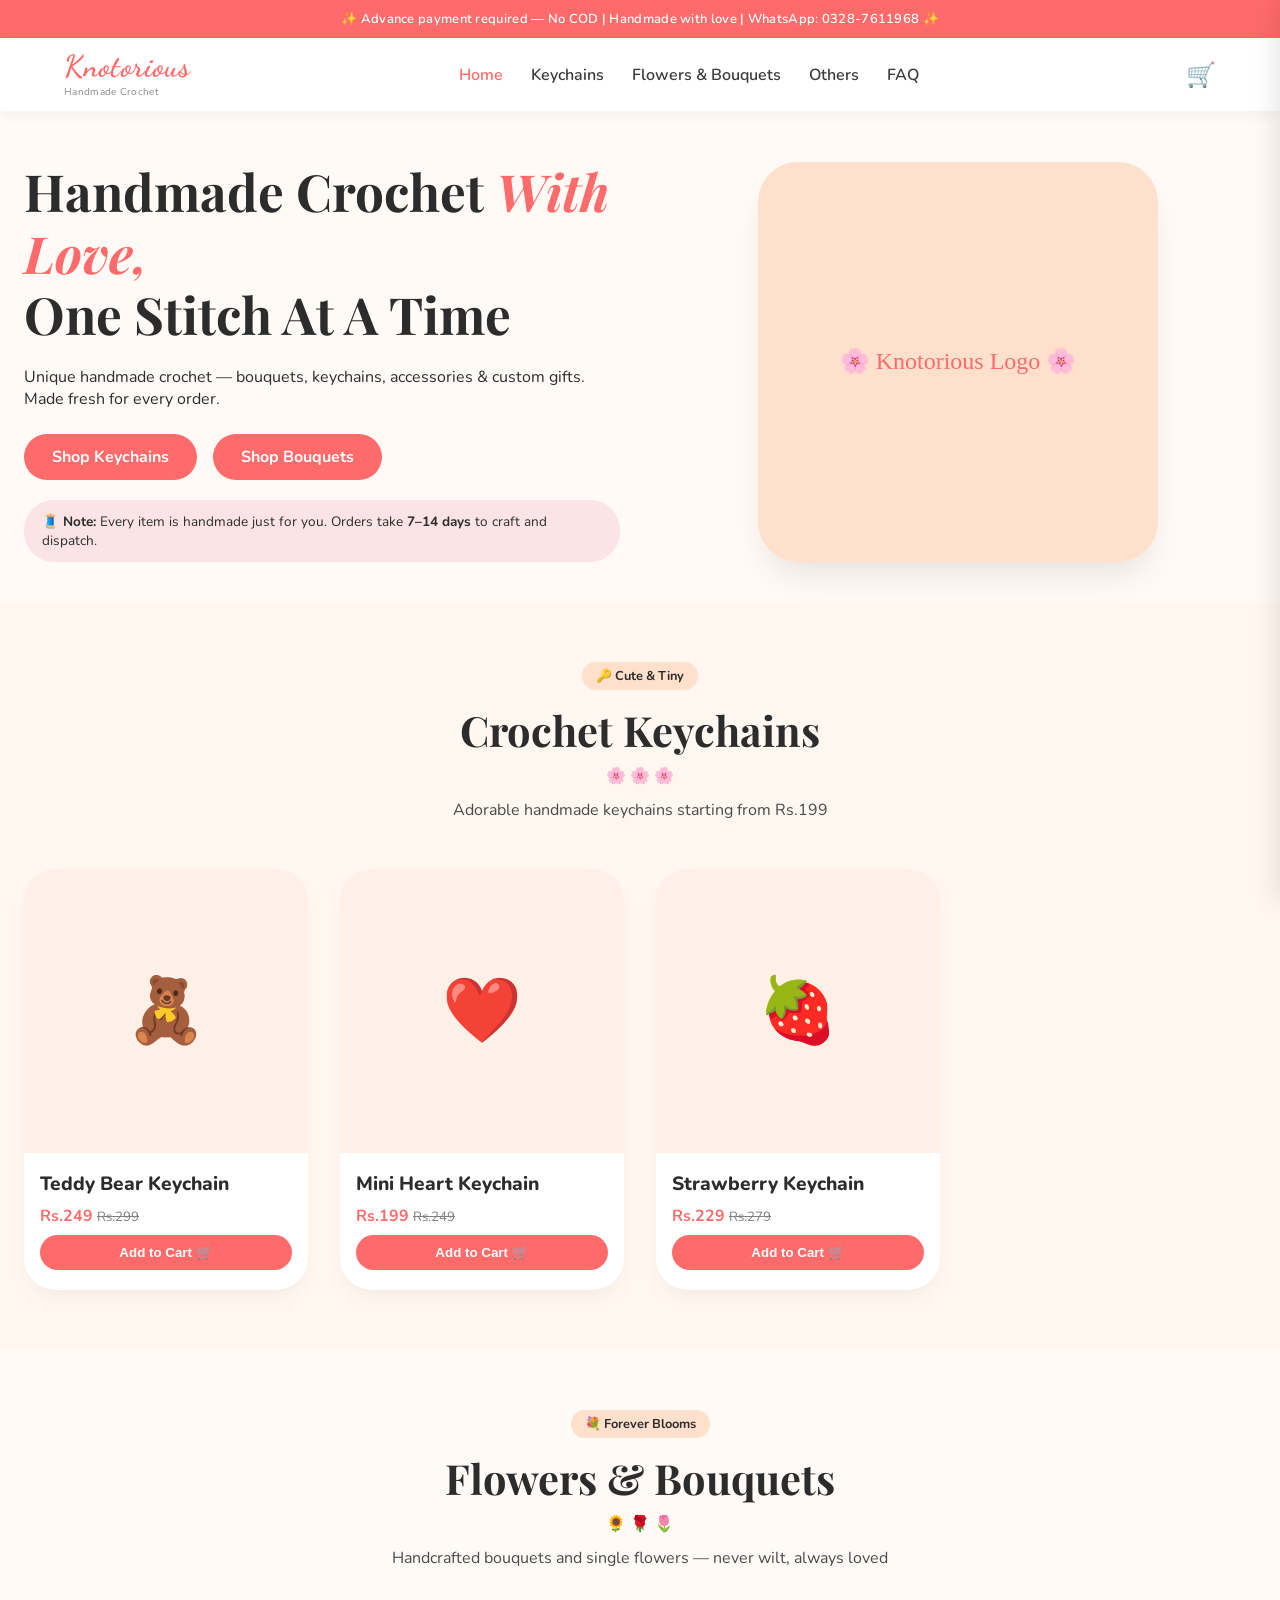
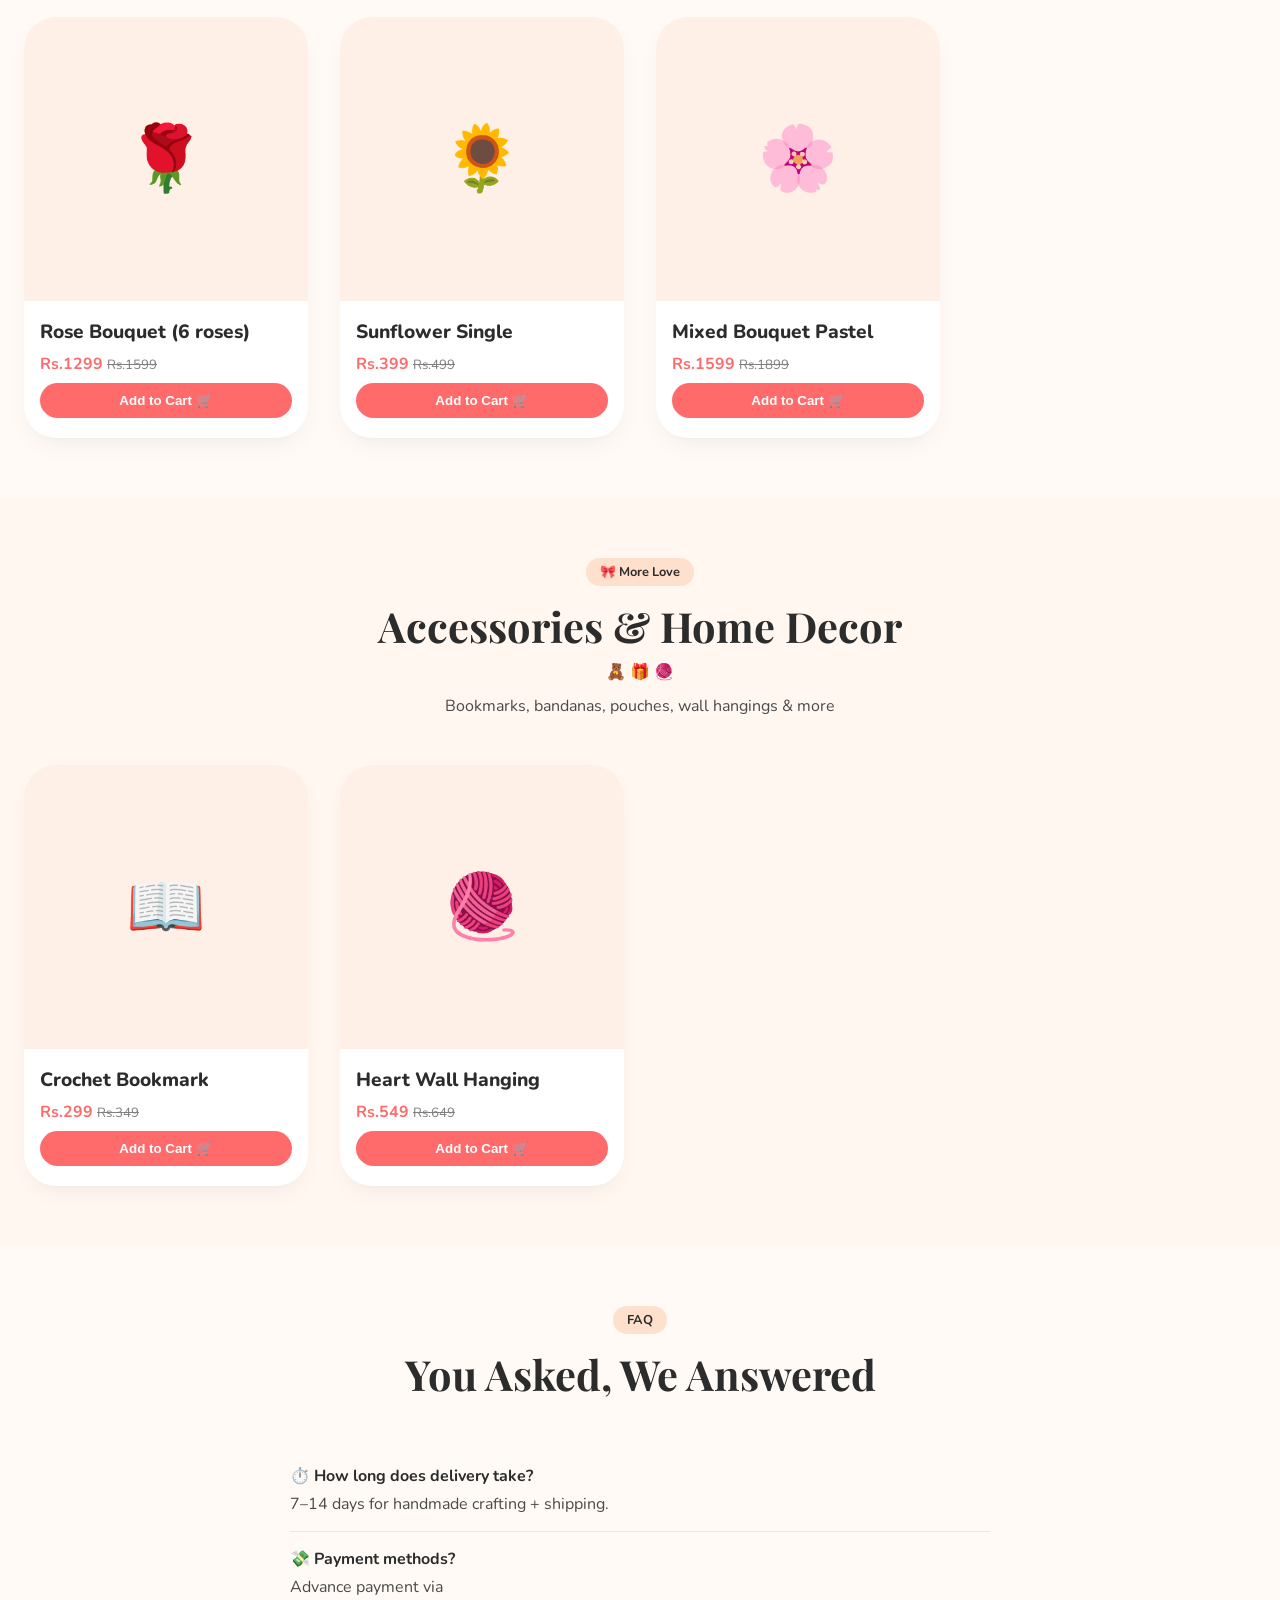
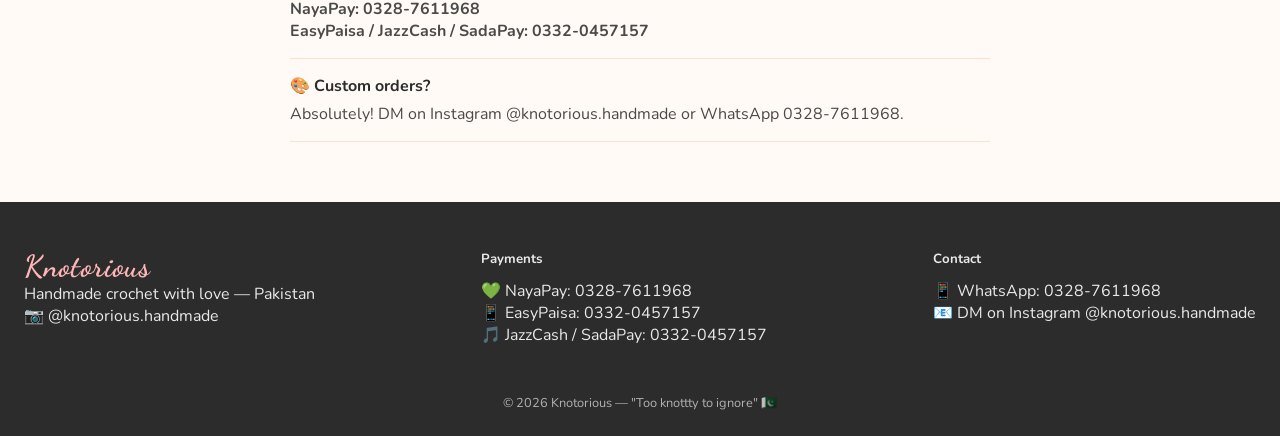
==== commit 7b85b90d: "Your update message" ====
--- a/index.html
+++ b/index.html
@@ -66,7 +66,7 @@
       -webkit-overflow-scrolling: touch;
     }
     @media (max-width: 640px) {
-      .ann-bar { white-space: normal; font-size: 12px; line-height: 1.3; }
+      .ann-bar { white-space: normal; font-size: 11px; line-height: 1.3; }
     }
 
     /* ========== NAVBAR (RESPONSIVE) ========== */
@@ -76,7 +76,7 @@
       justify-content: space-between;
       background: white;
       padding: 12px 5%;
-      box-shadow: 0 2px 15px rgba(0,0,0,0.03);
+      box-shadow: 0 2px 15px rgba(0,0,0,0.05);
       position: sticky;
       top: 0;
       z-index: 1000;
@@ -87,18 +87,21 @@
       text-decoration: none;
       display: flex;
       flex-direction: column;
+      flex-shrink: 0;
     }
     .script-logo {
       font-family: 'Dancing Script', cursive;
       font-size: 1.9rem;
       font-weight: 700;
       color: var(--pink);
-      line-height: 1;
+      line-height: 1.1;
+      letter-spacing: 1px;
     }
     .nav-logo small {
-      font-size: 11px;
-      color: gray;
-      letter-spacing: 0.5px;
+      font-size: 10px;
+      color: #888;
+      letter-spacing: 0.3px;
+      margin-top: 2px;
     }
     .nav-links {
       display: flex;
@@ -182,9 +185,29 @@
       .ham { display: flex; }
       .topnav { padding: 10px 4%; }
     }
+    /* FIXED: Better logo visibility on mobile */
     @media (max-width: 480px) {
-      .script-logo { font-size: 1.5rem; }
-      .nav-logo small { font-size: 9px; }
+      .script-logo { 
+        font-size: 1.35rem !important; 
+      }
+      .nav-logo small { 
+        font-size: 8px !important; 
+      }
+      .nav-logo {
+        max-width: 140px;
+      }
+      .topnav {
+        padding: 10px 12px;
+      }
+    }
+    /* For very small screens */
+    @media (max-width: 380px) {
+      .script-logo { 
+        font-size: 1.2rem !important; 
+      }
+      .nav-logo small { 
+        font-size: 7px !important; 
+      }
     }
 
     /* ========== HERO (MOBILE FIRST) ========== */
@@ -559,7 +582,7 @@
 <div id="toast" class="toast"></div>
 
 <script>
-  // PRODUCTS DATABASE (unchanged)
+  // PRODUCTS DATABASE
   const PRODUCTS = [
     { id: "k1", name: "Teddy Bear Keychain", category: "keychains", salePrice: 249, originalPrice: 299, img: "🧸" },
     { id: "k2", name: "Mini Heart Keychain", category: "keychains", salePrice: 199, originalPrice: 249, img: "❤️" },
